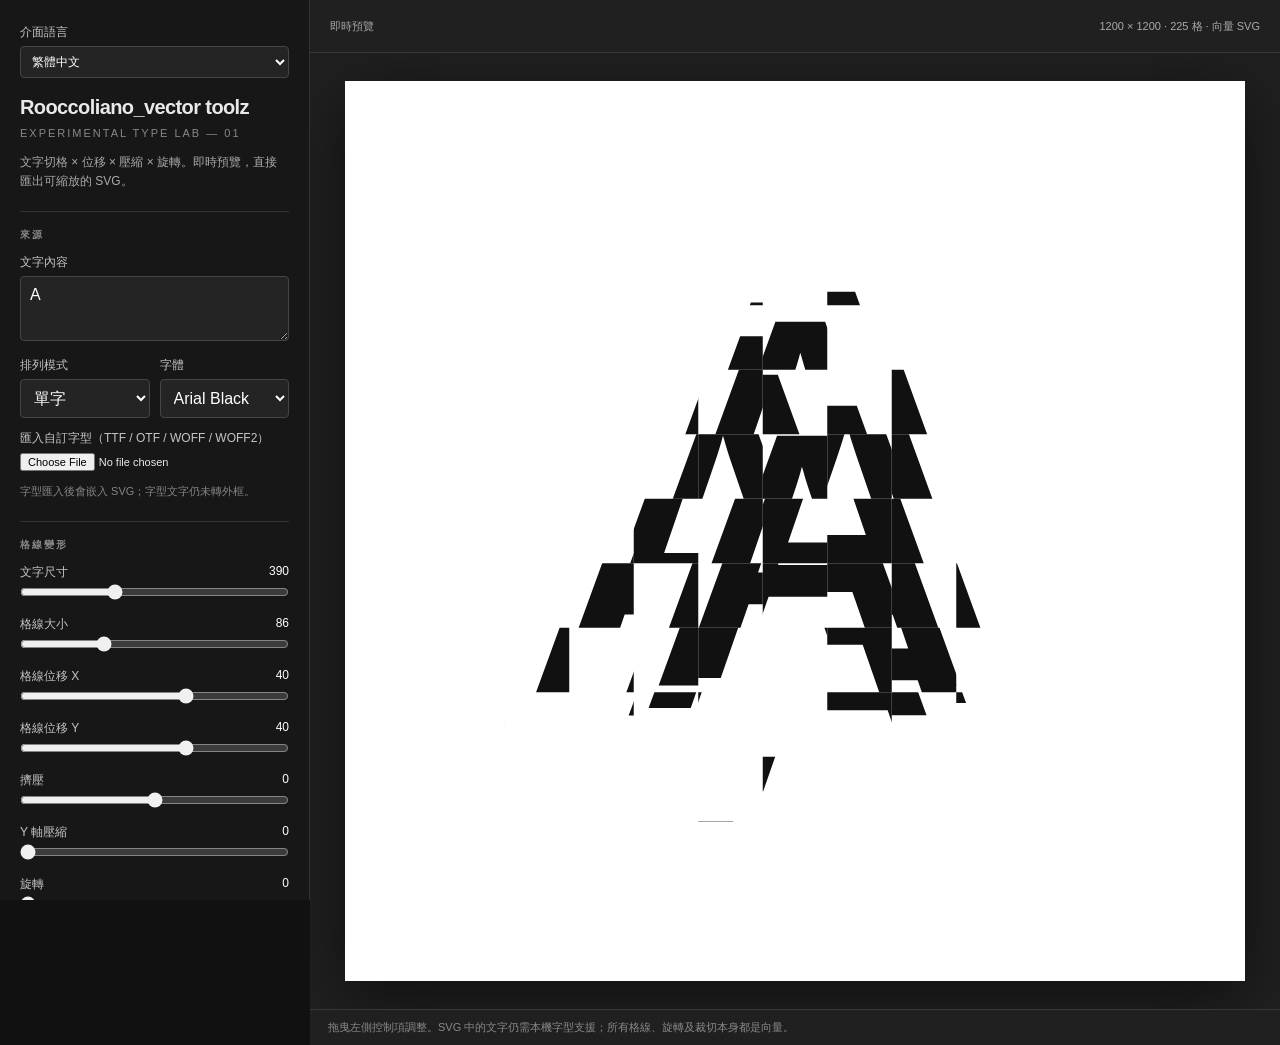
==== index.html @ 6a65e3f5 "Add files via upload" ====
<!doctype html><html lang="zh-Hant"><head><meta charset="utf-8"><meta name="viewport" content="width=device-width,initial-scale=1"><title>Rooccoliano_vector toolz</title><style>
:root{font-family:Arial,'Noto Sans TC',sans-serif;color:#e9e9e9;background:#111}*{box-sizing:border-box}body{margin:0;display:flex;min-height:100vh}aside{width:310px;flex:0 0 310px;padding:24px 20px;background:#171717;border-right:1px solid #333;height:100vh;overflow-y:auto}h1{font-size:20px;letter-spacing:-.6px;margin:0 0 4px}header small{color:#888;font-size:11px;letter-spacing:2px}.sub{font-size:12px;color:#aaa;line-height:1.6;margin:12px 0 20px}.section{font-size:10px;font-weight:bold;letter-spacing:2px;color:#888;border-top:1px solid #333;padding-top:16px;margin-top:20px;margin-bottom:12px}label{display:block;font-size:12px;margin:12px 0 5px;color:#c6c6c6}textarea,input[type=text],input[type=number],select{background:#242424;border:1px solid #454545;color:#fff;padding:9px;width:100%;font:inherit;border-radius:4px}textarea{resize:vertical;min-height:65px}.r{display:flex;gap:10px}.r>*{flex:1;min-width:0}input[type=range]{width:100%;accent-color:#f0f0f0;margin:0}.ctrl{margin:11px 0}.ctrl label{display:flex;justify-content:space-between;margin-bottom:3px}.ctrl output{color:#fff;font-variant-numeric:tabular-nums}.buttons{display:flex;flex-wrap:wrap;gap:7px}.buttons button,button{background:#303030;border:1px solid #555;color:white;padding:10px 11px;border-radius:4px;cursor:pointer;font-weight:600;font-size:12px}.buttons button:hover,button:hover{background:#444}button.primary{background:white;color:#111;border-color:white}.check{display:flex;align-items:center;gap:8px;margin-top:12px;font-size:12px}.check input{accent-color:#eee}.note{color:#858585;font-size:11px;line-height:1.65}.stage{flex:1;min-width:0;display:flex;flex-direction:column;position:relative;background:#202020}.topbar{height:53px;padding:0 20px;display:flex;align-items:center;justify-content:space-between;border-bottom:1px solid #383838;gap:8px;font-size:11px;color:#aaa}.preview{flex:1;display:grid;place-items:center;overflow:hidden;padding:28px}#mount{width:min(100%,900px);box-shadow:0 15px 60px #0008;background:white;aspect-ratio:1/1}#mount svg{width:100%;height:100%;display:block}.footer{padding:10px 18px;font-size:11px;color:#888;border-top:1px solid #383838}.language-picker{margin-bottom:18px}.language-picker label{margin:0 0 5px}.language-picker select{font-size:12px;padding:7px}a{color:#aaa}@media(max-width:750px){body{display:block}aside{width:100%;height:auto} .stage{min-height:75vh}.preview{padding:12px}.topbar{padding:0 12px}}
</style></head><body><aside><div class="language-picker"><label for="language" data-i18n="language">介面語言</label><select id="language" aria-label="Language"><option value="zh-Hant">繁體中文</option><option value="zh-Hans">简体中文</option><option value="en">English</option></select></div><header><h1>Rooccoliano_vector toolz</h1><small>EXPERIMENTAL TYPE LAB — 01</small></header><p class="sub" data-i18n="intro">文字切格 × 位移 × 壓縮 × 旋轉。即時預覽，直接匯出可縮放的 SVG。</p>
<div class="section" data-i18n="source">SOURCE</div><label for="txt" data-i18n="content">文字內容</label><textarea id="txt">A</textarea><div class="r"><div><label data-i18n="mode">排列模式</label><select id="mode"><option value="word" data-i18n="word">Word / 單字</option><option value="sentence" data-i18n="sentence">Sentence / 連續文字</option></select></div><div><label data-i18n="font">字體</label><select id="font"><option value="Arial Black,Arial,sans-serif">Arial Black</option><option value="Impact,sans-serif">Impact</option><option value="Georgia,serif">Georgia</option><option value="Courier New,monospace">Courier New</option><option value="sans-serif">Sans Serif</option><option value="Helvetica Neue,Helvetica,Arial,sans-serif">Helvetica Neue</option><option value="Arial Narrow,Arial,sans-serif">Arial Narrow</option><option value="Trebuchet MS,sans-serif">Trebuchet MS</option><option value="Times New Roman,serif">Times New Roman</option><option value="Baskerville,Georgia,serif">Baskerville</option><option value="Futura,Century Gothic,sans-serif">Futura</option><option value="Noto Sans TC,Microsoft JhengHei,sans-serif">Noto Sans TC</option><option value="Noto Serif TC,PMingLiU,serif">Noto Serif TC</option><option value="monospace">Monospace</option></select></div></div>
<label for="fontupload" data-i18n="upload">匯入自訂字型（TTF / OTF / WOFF / WOFF2）</label><input id="fontupload" type="file" accept=".ttf,.otf,.woff,.woff2,font/ttf,font/otf,font/woff,font/woff2" style="width:100%;font-size:11px"><p class="note" id="fontnotice" data-i18n="fontNotice">字型匯入後會嵌入 SVG；字型文字仍未轉外框。</p><div class="section" data-i18n="transform">GRID TRANSFORMATION</div><div id="controls"></div>
<div class="section" data-i18n="output">OUTPUT</div><div class="r"><div><label data-i18n="width">寬度（px）</label><input id="width" type="number" min="200" max="8000" value="1200"></div><div><label data-i18n="height">高度（px）</label><input id="height" type="number" min="200" max="8000" value="1200"></div></div><div class="check"><input type="checkbox" id="showgrid"><label for="showgrid" style="margin:0" data-i18n="showGrid">顯示格線（預覽及輸出）</label></div><div class="check"><input type="checkbox" id="transparent"><label for="transparent" style="margin:0" data-i18n="transparent">透明背景</label></div><div class="r"><div><label data-i18n="ink">前景色</label><input id="ink" type="color" value="#111111" style="width:100%;height:34px"></div><div><label data-i18n="paper">背景色</label><input id="paper" type="color" value="#ffffff" style="width:100%;height:34px"></div></div><div class="section" data-i18n="export">EXPORT</div><div class="buttons"><button class="primary" id="svg" data-i18n="exportSvg">↓ EXPORT SVG</button><button id="png" data-i18n="exportPng">↓ PNG</button><button id="pdf" data-i18n="exportPdf">↓ PDF</button><button id="pause" data-i18n="pause">Ⅱ PAUSE</button><button id="random" data-i18n="random">↻ RANDOMIZE</button><button id="reset" data-i18n="reset">RESET</button></div></aside>
<div class="stage"><div class="topbar"><span data-i18n="live">LIVE COMPOSITION</span><span id="status">1200 × 1200 · SVG NATIVE</span></div><div class="preview"><div id="mount"></div></div><div class="footer" data-i18n="footer">拖曳左側控制項調整。SVG 中的文字仍需本機字型支援；所有格線、旋轉及裁切本身都是向量。</div></div>
<script>
'use strict';const $=id=>document.getElementById(id);
const I18N={
'zh-Hant':{language:'介面語言',intro:'文字切格 × 位移 × 壓縮 × 旋轉。即時預覽，直接匯出可縮放的 SVG。',source:'來源',content:'文字內容',mode:'排列模式',font:'字體',word:'單字',sentence:'連續文字',upload:'匯入自訂字型（TTF / OTF / WOFF / WOFF2）',fontNotice:'字型匯入後會嵌入 SVG；字型文字仍未轉外框。',loaded:'已載入',embedded:'SVG 內嵌字型；部分字型授權禁止嵌入',custom:'自訂字型',transform:'格線變形',output:'輸出設定',width:'寬度（px）',height:'高度（px）',showGrid:'顯示格線（預覽及輸出）',transparent:'透明背景',ink:'前景色',paper:'背景色',export:'匯出',exportSvg:'↓ 匯出 SVG',exportPng:'↓ 匯出 PNG',exportPdf:'↓ 匯出 PDF',pause:'Ⅱ 暫停',play:'▶ 播放',random:'↻ 隨機變形',reset:'重設',live:'即時預覽',footer:'拖曳左側控制項調整。SVG 中的文字仍需本機字型支援；所有格線、旋轉及裁切本身都是向量。',cells:'格',vector:'向量 SVG',fontError:'請選擇 TTF、OTF、WOFF 或 WOFF2 字型檔',loadError:'字型載入失敗',pngError:'PNG 輸出失敗，請先試 SVG。',popupError:'瀏覽器封鎖了新視窗，請允許彈出視窗後再試。',sliders:['文字尺寸','格線大小','格線位移 X','格線位移 Y','擠壓','Y 軸壓縮','旋轉','隨機動態','速度']},
'zh-Hans':{language:'界面语言',intro:'文字分格 × 位移 × 压缩 × 旋转。实时预览，直接导出可缩放的 SVG。',source:'输入',content:'文字内容',mode:'排列模式',font:'字体',word:'单词',sentence:'连续文字',upload:'导入自定义字体（TTF / OTF / WOFF / WOFF2）',fontNotice:'导入字体后将嵌入 SVG；文字尚未转换为轮廓。',loaded:'已加载',embedded:'SVG 内嵌字体；部分字体授权禁止嵌入',custom:'自定义字体',transform:'网格变形',output:'输出设置',width:'宽度（px）',height:'高度（px）',showGrid:'显示网格（预览及输出）',transparent:'透明背景',ink:'前景色',paper:'背景色',export:'导出',exportSvg:'↓ 导出 SVG',exportPng:'↓ 导出 PNG',exportPdf:'↓ 导出 PDF',pause:'Ⅱ 暂停',play:'▶ 播放',random:'↻ 随机变形',reset:'重置',live:'实时预览',footer:'拖动左侧控件进行调整。SVG 中的文字仍需本机字体支持；网格、旋转及裁剪均为矢量。',cells:'格',vector:'矢量 SVG',fontError:'请选择 TTF、OTF、WOFF 或 WOFF2 字体文件',loadError:'字体加载失败',pngError:'PNG 导出失败，请先尝试 SVG。',popupError:'浏览器阻止了弹出窗口，请允许弹出窗口后重试。',sliders:['文字大小','网格大小','网格位移 X','网格位移 Y','挤压','Y 轴压缩','旋转','随机动态','速度']},
'en':{language:'Interface language',intro:'Type slicing × displacement × compression × rotation. Live preview and scalable SVG export.',source:'SOURCE',content:'Text',mode:'Layout mode',font:'Typeface',word:'Word',sentence:'Continuous text',upload:'Import a font (TTF / OTF / WOFF / WOFF2)',fontNotice:'Imported fonts are embedded in SVG; text is not converted to outlines.',loaded:'Loaded',embedded:'Font embedded in SVG; some font licenses prohibit embedding',custom:'Custom font',transform:'GRID TRANSFORMATION',output:'OUTPUT',width:'Width (px)',height:'Height (px)',showGrid:'Show grid (preview and export)',transparent:'Transparent background',ink:'Foreground',paper:'Background',export:'EXPORT',exportSvg:'↓ EXPORT SVG',exportPng:'↓ EXPORT PNG',exportPdf:'↓ EXPORT PDF',pause:'Ⅱ PAUSE',play:'▶ PLAY',random:'↻ RANDOMIZE',reset:'RESET',live:'LIVE COMPOSITION',footer:'Adjust with the controls on the left. SVG text requires the selected font; clipping, rotation and geometry remain vector.',cells:'CELLS',vector:'VECTOR SVG',fontError:'Select a TTF, OTF, WOFF or WOFF2 font file',loadError:'Font import failed',pngError:'PNG export failed. Try SVG first.',popupError:'Popup blocked. Allow popups and try again.',sliders:['Type Size','Grid Size','Grid Shift X','Grid Shift Y','Squeeze','Compression Y','Rotation','Random Motion','Speed']}}
;
let locale='zh-Hant';const tr=k=>I18N[locale][k];
function translateUI(){const d=I18N[locale];document.documentElement.lang=locale;document.querySelectorAll('[data-i18n]').forEach(el=>{const k=el.dataset.i18n;if(d[k]!==undefined)el.textContent=d[k]});document.querySelectorAll('[data-slider]').forEach((el,i)=>{el.textContent=d.sliders[i]});$('pause').textContent=running?d.pause:d.play;const uploaded=$('fontupload').files?.[0];if(uploaded){$('fontnotice').textContent=`${d.loaded}：${uploaded.name}（${d.embedded}）`;const option=[...$('font').options].find(o=>o.value==='ImportedPatternFont');if(option)option.textContent=d.custom+' · '+uploaded.name;}render()}
$('language').addEventListener('change',e=>{locale=e.target.value;translateUI()});
const defs=[['size','Type Size',20,1100,390,1],['grid','Grid Size',20,240,86,1],['x','Grid Shift X',-160,160,40,1],['y','Grid Shift Y',-160,160,40,1],['squeeze','Squeeze',-80,80,0,1],['compression','Compression Y',0,100,0,1],['rotation','Rotation',0,50,0,1],['motion','Random Motion',0,100,32,1],['speed','Speed',0,5,1,.1]];const vals={};for(const [id,name,min,max,initial,step] of defs){vals[id]=initial;let el=document.createElement('div');el.className='ctrl';el.innerHTML=`<label for="${id}"><span data-slider="${id}">${name}</span><output id="o_${id}">${initial}</output></label><input id="${id}" type="range" min="${min}" max="${max}" step="${step}" value="${initial}">`;$('controls').append(el);$(id).addEventListener('input',()=>{vals[id]=Number($(id).value);$('o_'+id).textContent=vals[id];render()})}let running=true,phase=0,last=0,renderFrame=0,customFontCSS="";const esc=t=>String(t).replace(/&/g,'&amp;').replace(/</g,'&lt;').replace(/>/g,'&gt;').replace(/"/g,'&quot;');const N=x=>Number(x.toFixed(3));
function makeSVG(){let W=Math.max(200,Math.min(8000,Number($('width').value)||1200)),H=Math.max(200,Math.min(8000,Number($('height').value)||1200)),g=vals.grid,cols=Math.ceil(W/g/2)+1,rows=Math.ceil(H/g/2)+1,cx=W/2,cy=H/2;const font=$('font').value,ink=$('ink').value,paper=$('paper').value,txt=$('txt').value||'A';let result=[`<svg xmlns="http://www.w3.org/2000/svg" width="${W}" height="${H}" viewBox="0 0 ${W} ${H}">`];if(!$('transparent').checked)result.push(`<rect width="${W}" height="${H}" fill="${paper}"/>`);result.push('<defs>');if(customFontCSS)result.push(`<style><![CDATA[${customFontCSS}]]></style>`);let cells=[];for(let row=-rows;row<=rows;row++){for(let col=-cols;col<=cols;col++){let x=cx+col*g-g/2,y=cy+row*g-g/2;if(x>=W||x+g<=0||y>=H||y+g<=0)continue;let id=`c${row+rows}_${col+cols}`;result.push(`<clipPath id="${id}" clipPathUnits="userSpaceOnUse"><rect x="${N(x)}" y="${N(y)}" width="${g}" height="${g}"/></clipPath>`);cells.push({row,col,x,y,id})}}result.push('</defs>');let strings=txt.split(/\r?\n/),fontSize=vals.size*($('mode').value==='sentence'?.6:1),family=esc(font);let count=0;for(let {row,col,x,y,id} of cells){let dist=Math.hypot(col,row),boxId=(col+row)*.7,t=phase;let mx=vals.motion*(Math.sin(t*.75+boxId*2.3)*1.2+Math.sin(t*1.7+boxId*4.1)*.8+Math.sin(t*.3+boxId*1.1)*.6)*.75;let my=vals.motion*(Math.cos(t*.8+boxId*1.7)*.9+Math.cos(t*1.4+boxId*3.5)*.7+Math.cos(t*.4+boxId*2)*.6)*.75;let shx=col*vals.x,shy=row*vals.y;let stretch=Math.max(0,Math.abs(vals.squeeze)*.02*(6-Math.abs(row))/6),sy=1+Math.sign(vals.squeeze)*stretch;if(vals.compression)sy*=Math.max(.1,1-dist*vals.compression*.015);let angle=dist*vals.rotation*.8,px=x+g/2,py=y+g/2;result.push(`<g clip-path="url(#${id})">`);result.push(`<g transform="translate(${N(px)} ${N(py)}) rotate(${N(angle)}) scale(1 ${N(sy)}) translate(${N(-px)} ${N(-py)})">`);let xx=cx+shx+mx, yy=cy+shy+my;let lineHeight=fontSize*1.1;let anchor=$('mode').value==='word'?'middle':'start';if(anchor==='start')xx=cx-fontSize*1.25+shx+mx;strings.forEach((line,i)=>{let ly=yy+(i-(strings.length-1)/2)*lineHeight;result.push(`<text x="${N(xx)}" y="${N(ly)}" fill="${ink}" font-family="${family}" font-size="${N(fontSize)}" font-weight="900" text-anchor="${anchor}" dominant-baseline="central" xml:space="preserve">${esc(line||' ')}</text>`)});result.push('</g></g>');if($('showgrid').checked)result.push(`<rect x="${N(x)}" y="${N(y)}" width="${g}" height="${g}" stroke="${ink}" stroke-width="0.75" fill="none"/>`);count++}result.push('</svg>');$('status').textContent=`${W} × ${H} · ${count} ${tr('cells')} · ${tr('vector')}`;return result.join('')}
function render(){$('mount').innerHTML=makeSVG();$('mount').style.aspectRatio=`${Math.max(200,Number($('width').value)||1200)}/${Math.max(200,Number($('height').value)||1200)}`}
function download(blob,name){let u=URL.createObjectURL(blob),a=document.createElement('a');a.href=u;a.download=name;document.body.appendChild(a);a.click();a.remove();setTimeout(()=>URL.revokeObjectURL(u),2000)}$('svg').onclick=()=>download(new Blob([makeSVG()],{type:'image/svg+xml;charset=utf-8'}),'pattern-vector.svg');$('png').onclick=()=>{const svg=makeSVG(),W=Number($('width').value)||1200,H=Number($('height').value)||1200,blob=new Blob([svg],{type:'image/svg+xml;charset=utf-8'}),url=URL.createObjectURL(blob),img=new Image();img.onload=()=>{let c=document.createElement('canvas');c.width=W;c.height=H;c.getContext('2d').drawImage(img,0,0);c.toBlob(b=>{if(b)download(b,'pattern-vector.png');URL.revokeObjectURL(url)},'image/png')};img.onerror=()=>{URL.revokeObjectURL(url);alert(tr('pngError'))};img.src=url};$('pause').onclick=()=>{running=!running;last=0;$('pause').textContent=running?tr('pause'):tr('play');if(running)requestAnimationFrame(tick)};function tick(ts){if(!running)return;if(last)phase+=Math.min(.1,(ts-last)/1000)*vals.speed;last=ts;if(ts-renderFrame>32){renderFrame=ts;render()}requestAnimationFrame(tick)}$('random').onclick=()=>{for(const [id,,min,max] of defs){if(id==='speed'||id==='size')continue;vals[id]=Math.round(min+Math.random()*(max-min));$(id).value=vals[id];$('o_'+id).textContent=vals[id]}render()};$('reset').onclick=()=>{for(const [id,,,initial] of defs){vals[id]=initial;$(id).value=initial;$('o_'+id).textContent=initial}phase=0;render()};for(const id of ['txt','mode','font','width','height','showgrid','transparent','ink','paper'])$(id).addEventListener('input',render);
$('fontupload').addEventListener('change',async e=>{const file=e.target.files?.[0];if(!file)return;const ext=(file.name.split('.').pop()||'').toLowerCase();const fmt={ttf:'truetype',otf:'opentype',woff:'woff',woff2:'woff2'}[ext];if(!fmt){alert(tr('fontError'));return}try{const data=await new Promise((resolve,reject)=>{const reader=new FileReader();reader.onload=()=>resolve(reader.result);reader.onerror=()=>reject(reader.error);reader.readAsDataURL(file)});const name='ImportedPatternFont';customFontCSS=`@font-face{font-family:'${name}';src:url('${data}') format('${fmt}');font-style:normal;font-weight:100 900;}`;let opt=Array.from($('font').options).find(o=>o.value===name);if(!opt){opt=new Option(tr('custom')+' · '+file.name,name);$('font').add(opt)}else opt.textContent=tr('custom')+' · '+file.name;$('font').value=name;$('fontnotice').textContent=tr('loaded')+'：'+file.name+'（'+tr('embedded')+'）';render()}catch(err){alert(tr('loadError')+'：'+err.message)}});
$('pdf').onclick=()=>{const svg=makeSVG();const W=Math.max(200,Math.min(8000,Number($('width').value)||1200)),H=Math.max(200,Math.min(8000,Number($('height').value)||1200));const mmW=(W*25.4/96).toFixed(3),mmH=(H*25.4/96).toFixed(3);const doc=`<!doctype html><html><head><meta charset="utf-8"><title>Pattern Vector — PDF</title><style>@page{size:${mmW}mm ${mmH}mm;margin:0}html,body{margin:0;padding:0;width:100%;height:100%}svg{display:block;width:100%;height:100%}@media print{*{-webkit-print-color-adjust:exact;print-color-adjust:exact}}</style></head><body>${svg}<script>window.onload=()=>{document.fonts.ready.then(()=>setTimeout(()=>window.print(),300))};<\/script></body></html>`;const url=URL.createObjectURL(new Blob([doc],{type:'text/html;charset=utf-8'}));const w=window.open(url,'_blank');if(!w){URL.revokeObjectURL(url);alert(tr('popupError'));return}setTimeout(()=>URL.revokeObjectURL(url),120000)};
translateUI();requestAnimationFrame(tick);
</script></body></html>
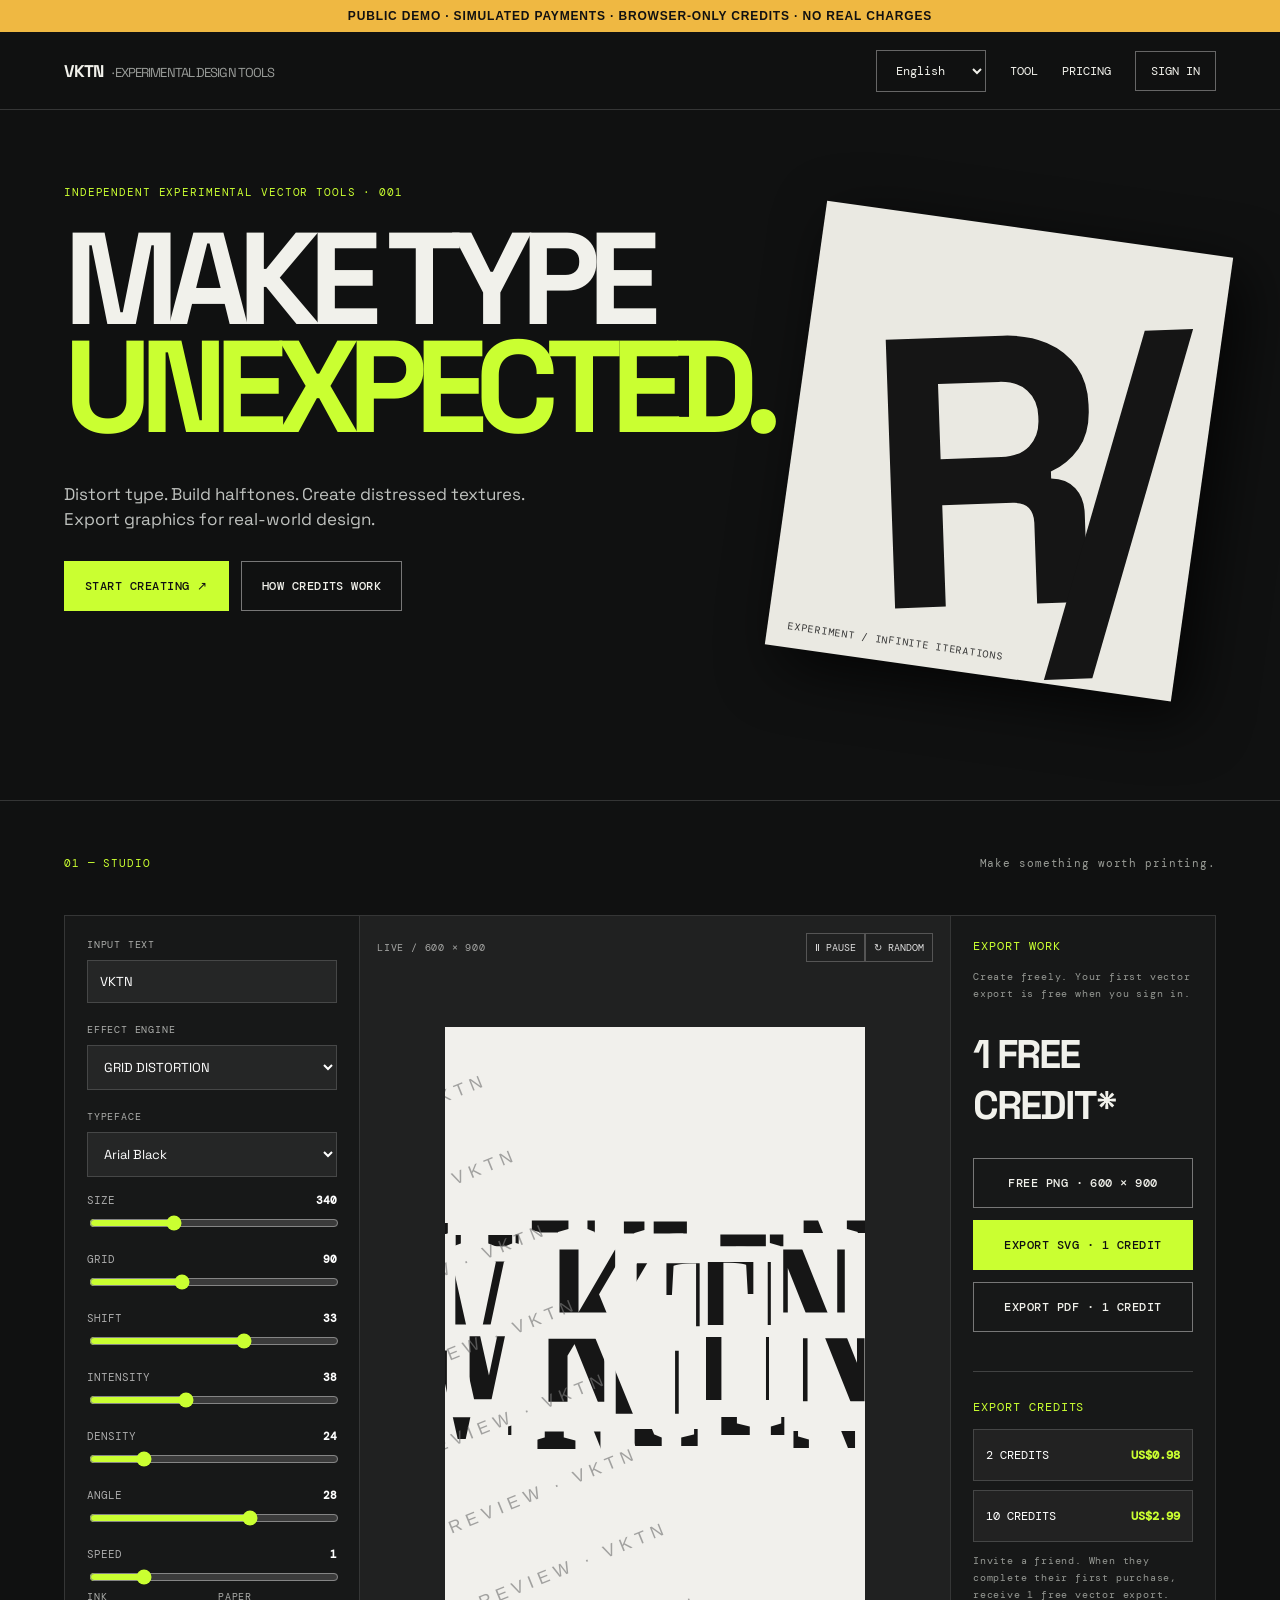
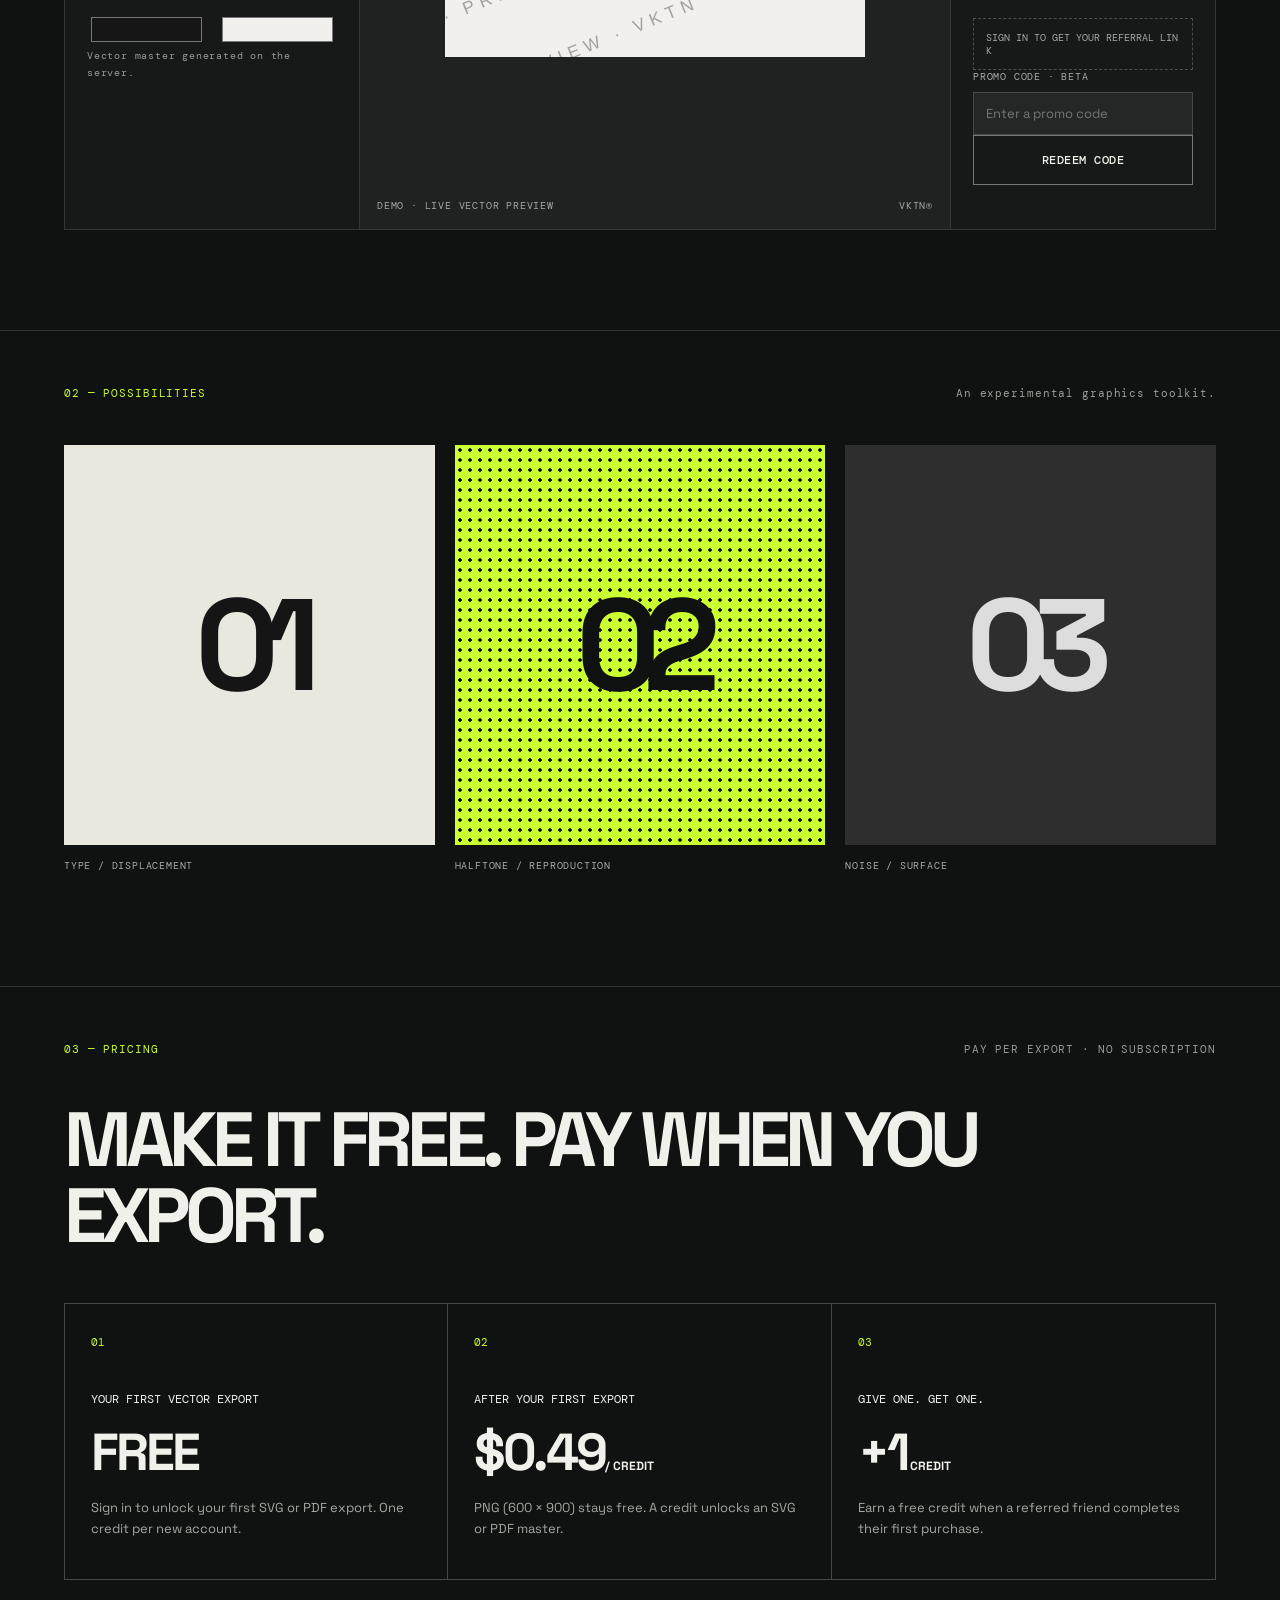
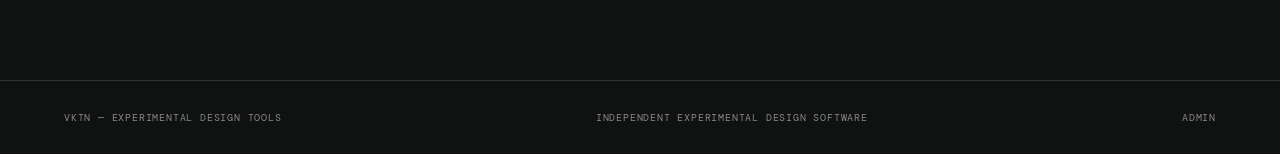
==== commit 32c1545f: "Add files via upload" ====
--- a/index.html
+++ b/index.html
@@ -1,25 +1,12 @@
-<!doctype html><html lang="zh-Hant"><head><meta charset="utf-8"><meta name="viewport" content="width=device-width,initial-scale=1"><title>Rooccoliano_vector toolz</title><style>
-:root{font-family:Arial,'Noto Sans TC',sans-serif;color:#e9e9e9;background:#111}*{box-sizing:border-box}body{margin:0;display:flex;min-height:100vh}aside{width:310px;flex:0 0 310px;padding:24px 20px;background:#171717;border-right:1px solid #333;height:100vh;overflow-y:auto}h1{font-size:20px;letter-spacing:-.6px;margin:0 0 4px}header small{color:#888;font-size:11px;letter-spacing:2px}.sub{font-size:12px;color:#aaa;line-height:1.6;margin:12px 0 20px}.section{font-size:10px;font-weight:bold;letter-spacing:2px;color:#888;border-top:1px solid #333;padding-top:16px;margin-top:20px;margin-bottom:12px}label{display:block;font-size:12px;margin:12px 0 5px;color:#c6c6c6}textarea,input[type=text],input[type=number],select{background:#242424;border:1px solid #454545;color:#fff;padding:9px;width:100%;font:inherit;border-radius:4px}textarea{resize:vertical;min-height:65px}.r{display:flex;gap:10px}.r>*{flex:1;min-width:0}input[type=range]{width:100%;accent-color:#f0f0f0;margin:0}.ctrl{margin:11px 0}.ctrl label{display:flex;justify-content:space-between;margin-bottom:3px}.ctrl output{color:#fff;font-variant-numeric:tabular-nums}.buttons{display:flex;flex-wrap:wrap;gap:7px}.buttons button,button{background:#303030;border:1px solid #555;color:white;padding:10px 11px;border-radius:4px;cursor:pointer;font-weight:600;font-size:12px}.buttons button:hover,button:hover{background:#444}button.primary{background:white;color:#111;border-color:white}.check{display:flex;align-items:center;gap:8px;margin-top:12px;font-size:12px}.check input{accent-color:#eee}.note{color:#858585;font-size:11px;line-height:1.65}.stage{flex:1;min-width:0;display:flex;flex-direction:column;position:relative;background:#202020}.topbar{height:53px;padding:0 20px;display:flex;align-items:center;justify-content:space-between;border-bottom:1px solid #383838;gap:8px;font-size:11px;color:#aaa}.preview{flex:1;display:grid;place-items:center;overflow:hidden;padding:28px}#mount{width:min(100%,900px);box-shadow:0 15px 60px #0008;background:white;aspect-ratio:1/1}#mount svg{width:100%;height:100%;display:block}.footer{padding:10px 18px;font-size:11px;color:#888;border-top:1px solid #383838}.language-picker{margin-bottom:18px}.language-picker label{margin:0 0 5px}.language-picker select{font-size:12px;padding:7px}a{color:#aaa}@media(max-width:750px){body{display:block}aside{width:100%;height:auto} .stage{min-height:75vh}.preview{padding:12px}.topbar{padding:0 12px}}
-</style></head><body><aside><div class="language-picker"><label for="language" data-i18n="language">介面語言</label><select id="language" aria-label="Language"><option value="zh-Hant">繁體中文</option><option value="zh-Hans">简体中文</option><option value="en">English</option></select></div><header><h1>Rooccoliano_vector toolz</h1><small>EXPERIMENTAL TYPE LAB — 01</small></header><p class="sub" data-i18n="intro">文字切格 × 位移 × 壓縮 × 旋轉。即時預覽，直接匯出可縮放的 SVG。</p>
-<div class="section" data-i18n="source">SOURCE</div><label for="txt" data-i18n="content">文字內容</label><textarea id="txt">A</textarea><div class="r"><div><label data-i18n="mode">排列模式</label><select id="mode"><option value="word" data-i18n="word">Word / 單字</option><option value="sentence" data-i18n="sentence">Sentence / 連續文字</option></select></div><div><label data-i18n="font">字體</label><select id="font"><option value="Arial Black,Arial,sans-serif">Arial Black</option><option value="Impact,sans-serif">Impact</option><option value="Georgia,serif">Georgia</option><option value="Courier New,monospace">Courier New</option><option value="sans-serif">Sans Serif</option><option value="Helvetica Neue,Helvetica,Arial,sans-serif">Helvetica Neue</option><option value="Arial Narrow,Arial,sans-serif">Arial Narrow</option><option value="Trebuchet MS,sans-serif">Trebuchet MS</option><option value="Times New Roman,serif">Times New Roman</option><option value="Baskerville,Georgia,serif">Baskerville</option><option value="Futura,Century Gothic,sans-serif">Futura</option><option value="Noto Sans TC,Microsoft JhengHei,sans-serif">Noto Sans TC</option><option value="Noto Serif TC,PMingLiU,serif">Noto Serif TC</option><option value="monospace">Monospace</option></select></div></div>
-<label for="fontupload" data-i18n="upload">匯入自訂字型（TTF / OTF / WOFF / WOFF2）</label><input id="fontupload" type="file" accept=".ttf,.otf,.woff,.woff2,font/ttf,font/otf,font/woff,font/woff2" style="width:100%;font-size:11px"><p class="note" id="fontnotice" data-i18n="fontNotice">字型匯入後會嵌入 SVG；字型文字仍未轉外框。</p><div class="section" data-i18n="transform">GRID TRANSFORMATION</div><div id="controls"></div>
-<div class="section" data-i18n="output">OUTPUT</div><div class="r"><div><label data-i18n="width">寬度（px）</label><input id="width" type="number" min="200" max="8000" value="1200"></div><div><label data-i18n="height">高度（px）</label><input id="height" type="number" min="200" max="8000" value="1200"></div></div><div class="check"><input type="checkbox" id="showgrid"><label for="showgrid" style="margin:0" data-i18n="showGrid">顯示格線（預覽及輸出）</label></div><div class="check"><input type="checkbox" id="transparent"><label for="transparent" style="margin:0" data-i18n="transparent">透明背景</label></div><div class="r"><div><label data-i18n="ink">前景色</label><input id="ink" type="color" value="#111111" style="width:100%;height:34px"></div><div><label data-i18n="paper">背景色</label><input id="paper" type="color" value="#ffffff" style="width:100%;height:34px"></div></div><div class="section" data-i18n="export">EXPORT</div><div class="buttons"><button class="primary" id="svg" data-i18n="exportSvg">↓ EXPORT SVG</button><button id="png" data-i18n="exportPng">↓ PNG</button><button id="pdf" data-i18n="exportPdf">↓ PDF</button><button id="pause" data-i18n="pause">Ⅱ PAUSE</button><button id="random" data-i18n="random">↻ RANDOMIZE</button><button id="reset" data-i18n="reset">RESET</button></div></aside>
-<div class="stage"><div class="topbar"><span data-i18n="live">LIVE COMPOSITION</span><span id="status">1200 × 1200 · SVG NATIVE</span></div><div class="preview"><div id="mount"></div></div><div class="footer" data-i18n="footer">拖曳左側控制項調整。SVG 中的文字仍需本機字型支援；所有格線、旋轉及裁切本身都是向量。</div></div>
-<script>
-'use strict';const $=id=>document.getElementById(id);
-const I18N={
-'zh-Hant':{language:'介面語言',intro:'文字切格 × 位移 × 壓縮 × 旋轉。即時預覽，直接匯出可縮放的 SVG。',source:'來源',content:'文字內容',mode:'排列模式',font:'字體',word:'單字',sentence:'連續文字',upload:'匯入自訂字型（TTF / OTF / WOFF / WOFF2）',fontNotice:'字型匯入後會嵌入 SVG；字型文字仍未轉外框。',loaded:'已載入',embedded:'SVG 內嵌字型；部分字型授權禁止嵌入',custom:'自訂字型',transform:'格線變形',output:'輸出設定',width:'寬度（px）',height:'高度（px）',showGrid:'顯示格線（預覽及輸出）',transparent:'透明背景',ink:'前景色',paper:'背景色',export:'匯出',exportSvg:'↓ 匯出 SVG',exportPng:'↓ 匯出 PNG',exportPdf:'↓ 匯出 PDF',pause:'Ⅱ 暫停',play:'▶ 播放',random:'↻ 隨機變形',reset:'重設',live:'即時預覽',footer:'拖曳左側控制項調整。SVG 中的文字仍需本機字型支援；所有格線、旋轉及裁切本身都是向量。',cells:'格',vector:'向量 SVG',fontError:'請選擇 TTF、OTF、WOFF 或 WOFF2 字型檔',loadError:'字型載入失敗',pngError:'PNG 輸出失敗，請先試 SVG。',popupError:'瀏覽器封鎖了新視窗，請允許彈出視窗後再試。',sliders:['文字尺寸','格線大小','格線位移 X','格線位移 Y','擠壓','Y 軸壓縮','旋轉','隨機動態','速度']},
-'zh-Hans':{language:'界面语言',intro:'文字分格 × 位移 × 压缩 × 旋转。实时预览，直接导出可缩放的 SVG。',source:'输入',content:'文字内容',mode:'排列模式',font:'字体',word:'单词',sentence:'连续文字',upload:'导入自定义字体（TTF / OTF / WOFF / WOFF2）',fontNotice:'导入字体后将嵌入 SVG；文字尚未转换为轮廓。',loaded:'已加载',embedded:'SVG 内嵌字体；部分字体授权禁止嵌入',custom:'自定义字体',transform:'网格变形',output:'输出设置',width:'宽度（px）',height:'高度（px）',showGrid:'显示网格（预览及输出）',transparent:'透明背景',ink:'前景色',paper:'背景色',export:'导出',exportSvg:'↓ 导出 SVG',exportPng:'↓ 导出 PNG',exportPdf:'↓ 导出 PDF',pause:'Ⅱ 暂停',play:'▶ 播放',random:'↻ 随机变形',reset:'重置',live:'实时预览',footer:'拖动左侧控件进行调整。SVG 中的文字仍需本机字体支持；网格、旋转及裁剪均为矢量。',cells:'格',vector:'矢量 SVG',fontError:'请选择 TTF、OTF、WOFF 或 WOFF2 字体文件',loadError:'字体加载失败',pngError:'PNG 导出失败，请先尝试 SVG。',popupError:'浏览器阻止了弹出窗口，请允许弹出窗口后重试。',sliders:['文字大小','网格大小','网格位移 X','网格位移 Y','挤压','Y 轴压缩','旋转','随机动态','速度']},
-'en':{language:'Interface language',intro:'Type slicing × displacement × compression × rotation. Live preview and scalable SVG export.',source:'SOURCE',content:'Text',mode:'Layout mode',font:'Typeface',word:'Word',sentence:'Continuous text',upload:'Import a font (TTF / OTF / WOFF / WOFF2)',fontNotice:'Imported fonts are embedded in SVG; text is not converted to outlines.',loaded:'Loaded',embedded:'Font embedded in SVG; some font licenses prohibit embedding',custom:'Custom font',transform:'GRID TRANSFORMATION',output:'OUTPUT',width:'Width (px)',height:'Height (px)',showGrid:'Show grid (preview and export)',transparent:'Transparent background',ink:'Foreground',paper:'Background',export:'EXPORT',exportSvg:'↓ EXPORT SVG',exportPng:'↓ EXPORT PNG',exportPdf:'↓ EXPORT PDF',pause:'Ⅱ PAUSE',play:'▶ PLAY',random:'↻ RANDOMIZE',reset:'RESET',live:'LIVE COMPOSITION',footer:'Adjust with the controls on the left. SVG text requires the selected font; clipping, rotation and geometry remain vector.',cells:'CELLS',vector:'VECTOR SVG',fontError:'Select a TTF, OTF, WOFF or WOFF2 font file',loadError:'Font import failed',pngError:'PNG export failed. Try SVG first.',popupError:'Popup blocked. Allow popups and try again.',sliders:['Type Size','Grid Size','Grid Shift X','Grid Shift Y','Squeeze','Compression Y','Rotation','Random Motion','Speed']}}
-;
-let locale='zh-Hant';const tr=k=>I18N[locale][k];
-function translateUI(){const d=I18N[locale];document.documentElement.lang=locale;document.querySelectorAll('[data-i18n]').forEach(el=>{const k=el.dataset.i18n;if(d[k]!==undefined)el.textContent=d[k]});document.querySelectorAll('[data-slider]').forEach((el,i)=>{el.textContent=d.sliders[i]});$('pause').textContent=running?d.pause:d.play;const uploaded=$('fontupload').files?.[0];if(uploaded){$('fontnotice').textContent=`${d.loaded}：${uploaded.name}（${d.embedded}）`;const option=[...$('font').options].find(o=>o.value==='ImportedPatternFont');if(option)option.textContent=d.custom+' · '+uploaded.name;}render()}
-$('language').addEventListener('change',e=>{locale=e.target.value;translateUI()});
-const defs=[['size','Type Size',20,1100,390,1],['grid','Grid Size',20,240,86,1],['x','Grid Shift X',-160,160,40,1],['y','Grid Shift Y',-160,160,40,1],['squeeze','Squeeze',-80,80,0,1],['compression','Compression Y',0,100,0,1],['rotation','Rotation',0,50,0,1],['motion','Random Motion',0,100,32,1],['speed','Speed',0,5,1,.1]];const vals={};for(const [id,name,min,max,initial,step] of defs){vals[id]=initial;let el=document.createElement('div');el.className='ctrl';el.innerHTML=`<label for="${id}"><span data-slider="${id}">${name}</span><output id="o_${id}">${initial}</output></label><input id="${id}" type="range" min="${min}" max="${max}" step="${step}" value="${initial}">`;$('controls').append(el);$(id).addEventListener('input',()=>{vals[id]=Number($(id).value);$('o_'+id).textContent=vals[id];render()})}let running=true,phase=0,last=0,renderFrame=0,customFontCSS="";const esc=t=>String(t).replace(/&/g,'&amp;').replace(/</g,'&lt;').replace(/>/g,'&gt;').replace(/"/g,'&quot;');const N=x=>Number(x.toFixed(3));
-function makeSVG(){let W=Math.max(200,Math.min(8000,Number($('width').value)||1200)),H=Math.max(200,Math.min(8000,Number($('height').value)||1200)),g=vals.grid,cols=Math.ceil(W/g/2)+1,rows=Math.ceil(H/g/2)+1,cx=W/2,cy=H/2;const font=$('font').value,ink=$('ink').value,paper=$('paper').value,txt=$('txt').value||'A';let result=[`<svg xmlns="http://www.w3.org/2000/svg" width="${W}" height="${H}" viewBox="0 0 ${W} ${H}">`];if(!$('transparent').checked)result.push(`<rect width="${W}" height="${H}" fill="${paper}"/>`);result.push('<defs>');if(customFontCSS)result.push(`<style><![CDATA[${customFontCSS}]]></style>`);let cells=[];for(let row=-rows;row<=rows;row++){for(let col=-cols;col<=cols;col++){let x=cx+col*g-g/2,y=cy+row*g-g/2;if(x>=W||x+g<=0||y>=H||y+g<=0)continue;let id=`c${row+rows}_${col+cols}`;result.push(`<clipPath id="${id}" clipPathUnits="userSpaceOnUse"><rect x="${N(x)}" y="${N(y)}" width="${g}" height="${g}"/></clipPath>`);cells.push({row,col,x,y,id})}}result.push('</defs>');let strings=txt.split(/\r?\n/),fontSize=vals.size*($('mode').value==='sentence'?.6:1),family=esc(font);let count=0;for(let {row,col,x,y,id} of cells){let dist=Math.hypot(col,row),boxId=(col+row)*.7,t=phase;let mx=vals.motion*(Math.sin(t*.75+boxId*2.3)*1.2+Math.sin(t*1.7+boxId*4.1)*.8+Math.sin(t*.3+boxId*1.1)*.6)*.75;let my=vals.motion*(Math.cos(t*.8+boxId*1.7)*.9+Math.cos(t*1.4+boxId*3.5)*.7+Math.cos(t*.4+boxId*2)*.6)*.75;let shx=col*vals.x,shy=row*vals.y;let stretch=Math.max(0,Math.abs(vals.squeeze)*.02*(6-Math.abs(row))/6),sy=1+Math.sign(vals.squeeze)*stretch;if(vals.compression)sy*=Math.max(.1,1-dist*vals.compression*.015);let angle=dist*vals.rotation*.8,px=x+g/2,py=y+g/2;result.push(`<g clip-path="url(#${id})">`);result.push(`<g transform="translate(${N(px)} ${N(py)}) rotate(${N(angle)}) scale(1 ${N(sy)}) translate(${N(-px)} ${N(-py)})">`);let xx=cx+shx+mx, yy=cy+shy+my;let lineHeight=fontSize*1.1;let anchor=$('mode').value==='word'?'middle':'start';if(anchor==='start')xx=cx-fontSize*1.25+shx+mx;strings.forEach((line,i)=>{let ly=yy+(i-(strings.length-1)/2)*lineHeight;result.push(`<text x="${N(xx)}" y="${N(ly)}" fill="${ink}" font-family="${family}" font-size="${N(fontSize)}" font-weight="900" text-anchor="${anchor}" dominant-baseline="central" xml:space="preserve">${esc(line||' ')}</text>`)});result.push('</g></g>');if($('showgrid').checked)result.push(`<rect x="${N(x)}" y="${N(y)}" width="${g}" height="${g}" stroke="${ink}" stroke-width="0.75" fill="none"/>`);count++}result.push('</svg>');$('status').textContent=`${W} × ${H} · ${count} ${tr('cells')} · ${tr('vector')}`;return result.join('')}
-function render(){$('mount').innerHTML=makeSVG();$('mount').style.aspectRatio=`${Math.max(200,Number($('width').value)||1200)}/${Math.max(200,Number($('height').value)||1200)}`}
-function download(blob,name){let u=URL.createObjectURL(blob),a=document.createElement('a');a.href=u;a.download=name;document.body.appendChild(a);a.click();a.remove();setTimeout(()=>URL.revokeObjectURL(u),2000)}$('svg').onclick=()=>download(new Blob([makeSVG()],{type:'image/svg+xml;charset=utf-8'}),'pattern-vector.svg');$('png').onclick=()=>{const svg=makeSVG(),W=Number($('width').value)||1200,H=Number($('height').value)||1200,blob=new Blob([svg],{type:'image/svg+xml;charset=utf-8'}),url=URL.createObjectURL(blob),img=new Image();img.onload=()=>{let c=document.createElement('canvas');c.width=W;c.height=H;c.getContext('2d').drawImage(img,0,0);c.toBlob(b=>{if(b)download(b,'pattern-vector.png');URL.revokeObjectURL(url)},'image/png')};img.onerror=()=>{URL.revokeObjectURL(url);alert(tr('pngError'))};img.src=url};$('pause').onclick=()=>{running=!running;last=0;$('pause').textContent=running?tr('pause'):tr('play');if(running)requestAnimationFrame(tick)};function tick(ts){if(!running)return;if(last)phase+=Math.min(.1,(ts-last)/1000)*vals.speed;last=ts;if(ts-renderFrame>32){renderFrame=ts;render()}requestAnimationFrame(tick)}$('random').onclick=()=>{for(const [id,,min,max] of defs){if(id==='speed'||id==='size')continue;vals[id]=Math.round(min+Math.random()*(max-min));$(id).value=vals[id];$('o_'+id).textContent=vals[id]}render()};$('reset').onclick=()=>{for(const [id,,,initial] of defs){vals[id]=initial;$(id).value=initial;$('o_'+id).textContent=initial}phase=0;render()};for(const id of ['txt','mode','font','width','height','showgrid','transparent','ink','paper'])$(id).addEventListener('input',render);
-$('fontupload').addEventListener('change',async e=>{const file=e.target.files?.[0];if(!file)return;const ext=(file.name.split('.').pop()||'').toLowerCase();const fmt={ttf:'truetype',otf:'opentype',woff:'woff',woff2:'woff2'}[ext];if(!fmt){alert(tr('fontError'));return}try{const data=await new Promise((resolve,reject)=>{const reader=new FileReader();reader.onload=()=>resolve(reader.result);reader.onerror=()=>reject(reader.error);reader.readAsDataURL(file)});const name='ImportedPatternFont';customFontCSS=`@font-face{font-family:'${name}';src:url('${data}') format('${fmt}');font-style:normal;font-weight:100 900;}`;let opt=Array.from($('font').options).find(o=>o.value===name);if(!opt){opt=new Option(tr('custom')+' · '+file.name,name);$('font').add(opt)}else opt.textContent=tr('custom')+' · '+file.name;$('font').value=name;$('fontnotice').textContent=tr('loaded')+'：'+file.name+'（'+tr('embedded')+'）';render()}catch(err){alert(tr('loadError')+'：'+err.message)}});
-$('pdf').onclick=()=>{const svg=makeSVG();const W=Math.max(200,Math.min(8000,Number($('width').value)||1200)),H=Math.max(200,Math.min(8000,Number($('height').value)||1200));const mmW=(W*25.4/96).toFixed(3),mmH=(H*25.4/96).toFixed(3);const doc=`<!doctype html><html><head><meta charset="utf-8"><title>Pattern Vector — PDF</title><style>@page{size:${mmW}mm ${mmH}mm;margin:0}html,body{margin:0;padding:0;width:100%;height:100%}svg{display:block;width:100%;height:100%}@media print{*{-webkit-print-color-adjust:exact;print-color-adjust:exact}}</style></head><body>${svg}<script>window.onload=()=>{document.fonts.ready.then(()=>setTimeout(()=>window.print(),300))};<\/script></body></html>`;const url=URL.createObjectURL(new Blob([doc],{type:'text/html;charset=utf-8'}));const w=window.open(url,'_blank');if(!w){URL.revokeObjectURL(url);alert(tr('popupError'));return}setTimeout(()=>URL.revokeObjectURL(url),120000)};
-translateUI();requestAnimationFrame(tick);
-</script></body></html>
+<!doctype html><html lang="en"><head><meta charset="utf-8"><meta name="viewport" content="width=device-width,initial-scale=1"><meta name="color-scheme" content="dark"><title>VKTN — EXPERIMENTAL DESIGN TOOLS</title><link rel="stylesheet" href="./style.css"></head><body>
+<div style="background:#efb842;color:#111;padding:9px 16px;font:700 12px Arial;text-align:center;letter-spacing:.07em">PUBLIC DEMO · SIMULATED PAYMENTS · BROWSER-ONLY CREDITS · NO REAL CHARGES</div><nav><a class="mark" href="#home">VKTN<span> · EXPERIMENTAL DESIGN TOOLS</span></a><div class="nav-r"><select id="lang" aria-label="Language"><option value="en">English</option><option value="ja">日本語</option><option value="es">Español</option><option value="fr">Français</option><option value="de">Deutsch</option><option value="zh-Hans">简体中文</option></select><a href="#tool" data-i="tool">Tool</a><a href="#pricing" data-i="pricing">Pricing</a><button id="accountBtn" class="outline" data-i="signin">Sign in</button></div></nav>
+<main><section id="home" class="hero"><div class="eyebrow">INDEPENDENT EXPERIMENTAL VECTOR TOOLS · 001</div><h1>MAKE TYPE<br><em>UNEXPECTED.</em></h1><p data-i="heroDescription">Distort type. Build halftones. Create distressed textures. Export graphics for real-world design.</p><div class="hero-actions"><a class="btn light" href="#tool" data-i="start">START CREATING ↗</a><a class="btn outline" href="#pricing" data-i="how">HOW CREDITS WORK</a></div><div class="hero-shot" id="heroVisual"><div class="hero-art">R/</div><div class="shot-label">EXPERIMENT / INFINITE ITERATIONS</div></div></section>
+<section id="tool" class="section-wrap"><div class="section-head"><span>01 — STUDIO</span><span data-i="studioCaption">Make something worth printing.</span></div><div class="workbench"><div class="panel"><label data-i="inputText">INPUT TEXT</label><input id="txt" value="VKTN" maxlength="80"><label data-i="effect">EFFECT ENGINE</label><select id="mode"><option value="grid">GRID DISTORTION</option><option value="halftone-dots">CIRCLE HALFTONE</option><option value="halftone-lines">LINE HALFTONE</option><option value="flow">LIQUID / FLOW</option><option value="distress">DISTRESSED INK</option><option value="spray">AEROSOL / SPRAY</option></select><label data-i="font">TYPEFACE</label><select id="font"><option>Arial Black</option><option>Impact</option><option>Arial</option><option>Georgia</option><option>Courier New</option><option>Times New Roman</option></select><div id="sliders"></div><div class="colors"><div><label>INK</label><input id="ink" type="color" value="#161616"></div><div><label>PAPER</label><input id="paper" type="color" value="#f1f0ec"></div></div><div class="micro" data-i="engineNote">Editable vector master generated on the server.</div></div>
+<div class="visual"><div class="visual-head"><span>LIVE / 600 × 900</span><div><button id="play" class="small">Ⅱ PAUSE</button><button id="dice" class="small">↻ RANDOM</button></div></div><div id="preview" class="artboard"><span class="preview-placeholder">GENERATING PREVIEW...</span></div><div class="visual-foot"><span id="notice">Ready.</span><span>VKTN®</span></div></div>
+<div class="panel side"><div class="side-heading" data-i="exportTitle">EXPORT WORK</div><p class="micro" data-i="freeInfo">Create freely. Your first vector export is free when you sign in.</p><div class="stat" id="balance">—</div><button id="pngBtn" class="btn outline wide" data-i="png">FREE PNG · 600 × 900</button><button id="svgBtn" class="btn light wide" data-i="svg">EXPORT SVG · 1 CREDIT</button><button id="pdfBtn" class="btn outline wide" data-i="pdf">EXPORT PDF · 1 CREDIT</button><div class="divider"></div><div class="side-heading" data-i="credits">EXPORT CREDITS</div><button id="buyOne" class="purchase">2 CREDITS <b>US$0.98</b></button><button id="buyTen" class="purchase">10 CREDITS <b>US$2.99</b></button><p class="micro" data-i="referExplain">Invite a friend: when they make their first purchase, receive 1 free vector export.</p><div class="refer" id="refer">SIGN IN TO GET YOUR REFERRAL LINK</div><div class="promo-box"><label>PROMO CODE · BETA</label><input id="promoCode" placeholder="Enter a promo code" autocomplete="off"><button id="redeemPromo" class="btn outline wide">REDEEM CODE</button><p class="micro" id="promoMessage"></p></div></div></div></section>
+<section id="gallery" class="section-wrap"><div class="section-head"><span>02 — POSSIBILITIES</span><span data-i="galleryCaption">An experimental graphics toolkit.</span></div><div class="gallery"><figure><div id="gallery1" class="gallery-art">01</div><figcaption>TYPE / DISPLACEMENT</figcaption></figure><figure><div id="gallery2" class="gallery-art">02</div><figcaption>HALFTONE / REPRODUCTION</figcaption></figure><figure><div id="gallery3" class="gallery-art">03</div><figcaption>NOISE / SURFACE</figcaption></figure></div></section>
+<section id="pricing" class="section-wrap pricing"><div class="section-head"><span>03 — PRICING</span><span>PAY PER EXPORT · NO SUBSCRIPTION</span></div><h2 data-i="priceHeadline">MAKE IT FREE.<br>PAY WHEN YOU EXPORT.</h2><div class="price-grid"><div><strong>01</strong><h3 data-i="firstFree">YOUR FIRST VECTOR EXPORT</h3><div class="big-price">FREE</div><p data-i="firstDesc">Sign in to unlock your first SVG or PDF export. One credit is granted per new account.</p></div><div><strong>02</strong><h3 data-i="everyday">AFTER YOUR FIRST EXPORT</h3><div class="big-price">$0.49<span>/ CREDIT</span></div><p data-i="secondDesc">PNG (600 × 900) stays free. Use a credit for an SVG or PDF master.</p></div><div><strong>03</strong><h3 data-i="share">GIVE ONE. GET ONE.</h3><div class="big-price">+1<span> CREDIT</span></div><p data-i="referDesc">Earn a free credit when a friend you referred completes their first purchase.</p></div></div></section>
+<footer><span>VKTN — EXPERIMENTAL DESIGN TOOLS</span><span>INDEPENDENT EXPERIMENTAL DESIGN SOFTWARE</span><a href="./admin.html">ADMIN</a></footer></main>
+<dialog id="checkoutDialog"><div style="padding:28px;min-width:min(340px,85vw)"><h2>TEST CHECKOUT</h2><p class="micro">SIMULATED PAYMENT — NO CARD CHARGE</p><div id="checkoutDetails" style="font-size:22px;margin:22px 0"></div><button id="confirmMock" class="btn light wide">CONFIRM TEST PAYMENT</button><button id="cancelMock" class="btn outline wide" style="margin-top:10px">CANCEL</button></div></dialog>
+<dialog id="loginDialog"><form method="dialog"><button class="close" value="cancel">✕</button></form><h2 data-i="loginTitle">SAVE YOUR FIRST FREE EXPORT.</h2><p data-i="loginSub">No password. We'll email you a one-time sign-in link.</p><form id="loginForm"><input type="email" id="email" required placeholder="Email address" autocomplete="email"><button class="btn light wide" type="submit" data-i="sendLink">SEND SIGN-IN LINK ↗</button></form><p id="loginNotice"></p></dialog>
+<script type="module" src="./app.js"></script></body></html>
--- a/style.css
+++ b/style.css
@@ -0,0 +1,2 @@
+@import url('https://fonts.googleapis.com/css2?family=DM+Mono:wght@400;500&family=Space+Grotesk:wght@400;500;600;700&display=swap');
+:root{color-scheme:dark;background:#101111;color:#f1f1eb;font-family:'Space Grotesk',Arial,sans-serif;--muted:#999c99;--line:#353636;--surface:#171818;--accent:#caff31}*{box-sizing:border-box}html{scroll-behavior:smooth}body{margin:0}a{color:inherit;text-decoration:none}button,input,select{font:inherit}button{cursor:pointer}nav{height:78px;display:flex;align-items:center;justify-content:space-between;padding:0 clamp(20px,5vw,75px);border-bottom:1px solid var(--line);background:#101111;position:sticky;top:0;z-index:20}.mark{font-size:17px;font-weight:700;letter-spacing:-.9px}.mark span{font-weight:400;color:var(--muted);font-size:13px;margin-left:6px}.nav-r{display:flex;align-items:center;gap:24px;font:12px 'DM Mono',monospace}.nav-r select{min-width:110px}.outline,select{background:transparent;color:inherit;border:1px solid #666;padding:11px 15px}.nav-r button{font-size:12px}main{overflow:hidden}.hero{padding:75px clamp(20px,5vw,75px) 75px;position:relative;min-height:690px}.eyebrow,.section-head,.micro,label,figcaption,.shot-label,footer,.side-heading,.visual-head,.visual-foot{font-family:'DM Mono',monospace;letter-spacing:.08em}.eyebrow{font-size:11px;color:var(--accent);margin-bottom:26px}.hero h1{font-size:clamp(60px,10.2vw,150px);line-height:.83;letter-spacing:-.09em;max-width:960px;margin:0;position:relative;z-index:1}.hero h1 em{color:var(--accent);font-style:normal}.hero p{max-width:480px;color:#bfc2bf;font-size:17px;line-height:1.5;margin:40px 0 28px}.hero-actions{display:flex;gap:12px;position:relative;z-index:2}.btn{font-size:12px;display:inline-flex;align-items:center;justify-content:center;border:1px solid #777;padding:16px 20px;font-family:'DM Mono',monospace;font-weight:500;letter-spacing:.04em}.btn.light{background:var(--accent);color:#101111;border-color:var(--accent)}.btn:hover,.purchase:hover{filter:brightness(1.15)}.hero-shot{position:absolute;width:clamp(235px,32vw,500px);height:clamp(250px,35vw,510px);right:6%;top:17%;background:#eae9e2;transform:rotate(8deg);z-index:0;display:grid;place-items:center;overflow:hidden;box-shadow:16px 16px 60px #000b}.hero-art{color:#151515;font-size:clamp(170px,30vw,430px);font-weight:700;letter-spacing:-.17em;transform:rotate(-10deg)}.shot-label{position:absolute;bottom:15px;color:#333;font-size:10px;left:20px}.section-wrap{padding:55px clamp(20px,5vw,75px) 100px;border-top:1px solid #343535}.section-head{display:flex;justify-content:space-between;gap:15px;font-size:11px;color:#9a9d97;margin-bottom:45px}.section-head span:first-child{color:var(--accent)}.workbench{display:grid;grid-template-columns:minmax(240px,295px) minmax(320px,1fr) minmax(230px,265px);border:1px solid var(--line);min-height:730px}.panel{padding:22px;background:var(--surface);border-right:1px solid var(--line)}.panel.side{border-right:none;border-left:1px solid var(--line)}label{display:block;font-size:10px;margin:20px 0 9px;color:#acadaa}label:first-child{margin-top:0}.panel select,.panel input:not([type=color]):not([type=range]){background:#252626;color:white;border:1px solid #464747;width:100%;padding:12px;font-size:13px}.panel input[type=range]{width:100%;accent-color:var(--accent)}.slider-line{display:flex;justify-content:space-between;align-items:center;margin:16px 0 6px;font:11px 'DM Mono',monospace;color:#aaa}.slider-line b{color:white}.colors{display:flex;gap:12px}.colors>div{flex:1}.colors input{width:100%;height:35px;border:none;background:none}.micro{font-size:10px;color:#969994;line-height:1.7}.visual{background:#202121;display:flex;flex-direction:column;padding:17px;min-width:0}.visual-head,.visual-foot{display:flex;justify-content:space-between;align-items:center;gap:8px;font-size:10px;color:#a6a7a5}.visual-head button{padding:7px 8px;background:none;border:1px solid #555;color:#ddd;font-size:10px}.artboard{background:#ebeae4;max-height:670px;min-height:380px;aspect-ratio:2/3;margin:auto;display:grid;place-items:center;width:100%;max-width:420px;overflow:hidden}.artboard img{height:100%;width:100%;object-fit:contain}.visual-foot{margin-top:auto;padding-top:12px}.side-heading{font-size:12px;color:var(--accent);margin-bottom:14px}.stat{font-size:40px;font-weight:700;letter-spacing:-2px;margin:27px 0}.wide{width:100%;margin-bottom:12px}.divider{height:1px;background:#414242;margin:27px 0}.purchase{width:100%;display:flex;align-items:center;justify-content:space-between;padding:17px 12px;border:1px solid #454646;color:white;background:#222;font:12px 'DM Mono',monospace;margin-bottom:9px}.purchase b{color:var(--accent)}.refer{font:10px 'DM Mono',monospace;word-break:break-all;padding:12px;border:1px dashed #4c4d4d;color:#a7a8a5;margin-top:15px;cursor:pointer}.gallery{display:grid;grid-template-columns:repeat(3,1fr);gap:20px}.gallery figure{margin:0}.gallery-art{aspect-ratio:1/1.08;background:#e8e8df;color:#151515;display:grid;place-items:center;font-size:130px;letter-spacing:-.13em;font-weight:700;overflow:hidden}.gallery figure:nth-child(2) .gallery-art{background:#caff31;color:#101111;background-image:radial-gradient(#111 1.5px,transparent 2px);background-size:10px 10px}.gallery figure:nth-child(3) .gallery-art{background:#2d2e2d;color:#ddd;transform:none}.gallery-art img{width:100%;height:100%;object-fit:cover}figcaption{font-size:10px;margin:14px 0;color:#aaa}.pricing h2{font-size:clamp(44px,6vw,88px);letter-spacing:-.075em;line-height:.99;margin:0 0 50px}.price-grid{display:grid;grid-template-columns:repeat(3,1fr);border:1px solid #454646}.price-grid>div{padding:26px;border-right:1px solid #454646}.price-grid>div:last-child{border:0}.price-grid strong,.price-grid h3{font:11px 'DM Mono',monospace;color:var(--accent)}.price-grid h3{font-size:12px;color:#eee;margin:40px 0 12px}.big-price{font-size:52px;letter-spacing:-.06em;font-weight:700}.big-price span{font-size:12px;letter-spacing:0}.price-grid p{color:#a4a8a1;line-height:1.6;font-size:13px}footer{padding:30px clamp(20px,5vw,75px);border-top:1px solid #333;display:flex;gap:30px;justify-content:space-between;font-size:10px;color:#888}dialog{max-width:430px;width:calc(100% - 35px);background:#191a1a;color:#fff;border:1px solid #555;padding:35px}dialog::backdrop{background:#000b}dialog h2{font-size:32px;letter-spacing:-.06em}dialog p{color:#aaa;font-size:13px;line-height:1.6}dialog input{width:100%;background:#292a2a;border:1px solid #555;color:white;padding:14px;margin-bottom:12px}.close{float:right;background:none;border:0;color:#eee;font-size:19px}a:focus-visible,button:focus-visible,input:focus-visible{outline:2px solid var(--accent)}@media(max-width:1150px){.workbench{grid-template-columns:280px 1fr}.side{grid-column:1/-1;display:block!important;border-left:0!important;border-top:1px solid #444}.hero-shot{opacity:.35}.hero h1{font-size:10vw}}@media(max-width:700px){nav{height:auto;min-height:65px;padding:13px 18px;gap:10px}.mark span{display:block}.nav-r{gap:9px}.nav-r>a{display:none}.hero{min-height:580px;padding-top:70px}.hero h1{font-size:14vw}.hero-shot{top:210px;right:-80px;opacity:.28}.hero p{position:relative;z-index:2}.hero-actions{flex-wrap:wrap}.workbench{display:block}.panel,.panel.side{border:none;border-bottom:1px solid #444}.visual{min-height:640px}.gallery,.price-grid{grid-template-columns:1fr}.price-grid>div{border-right:0;border-bottom:1px solid #444}.section-wrap{padding-bottom:65px}footer{flex-wrap:wrap}}
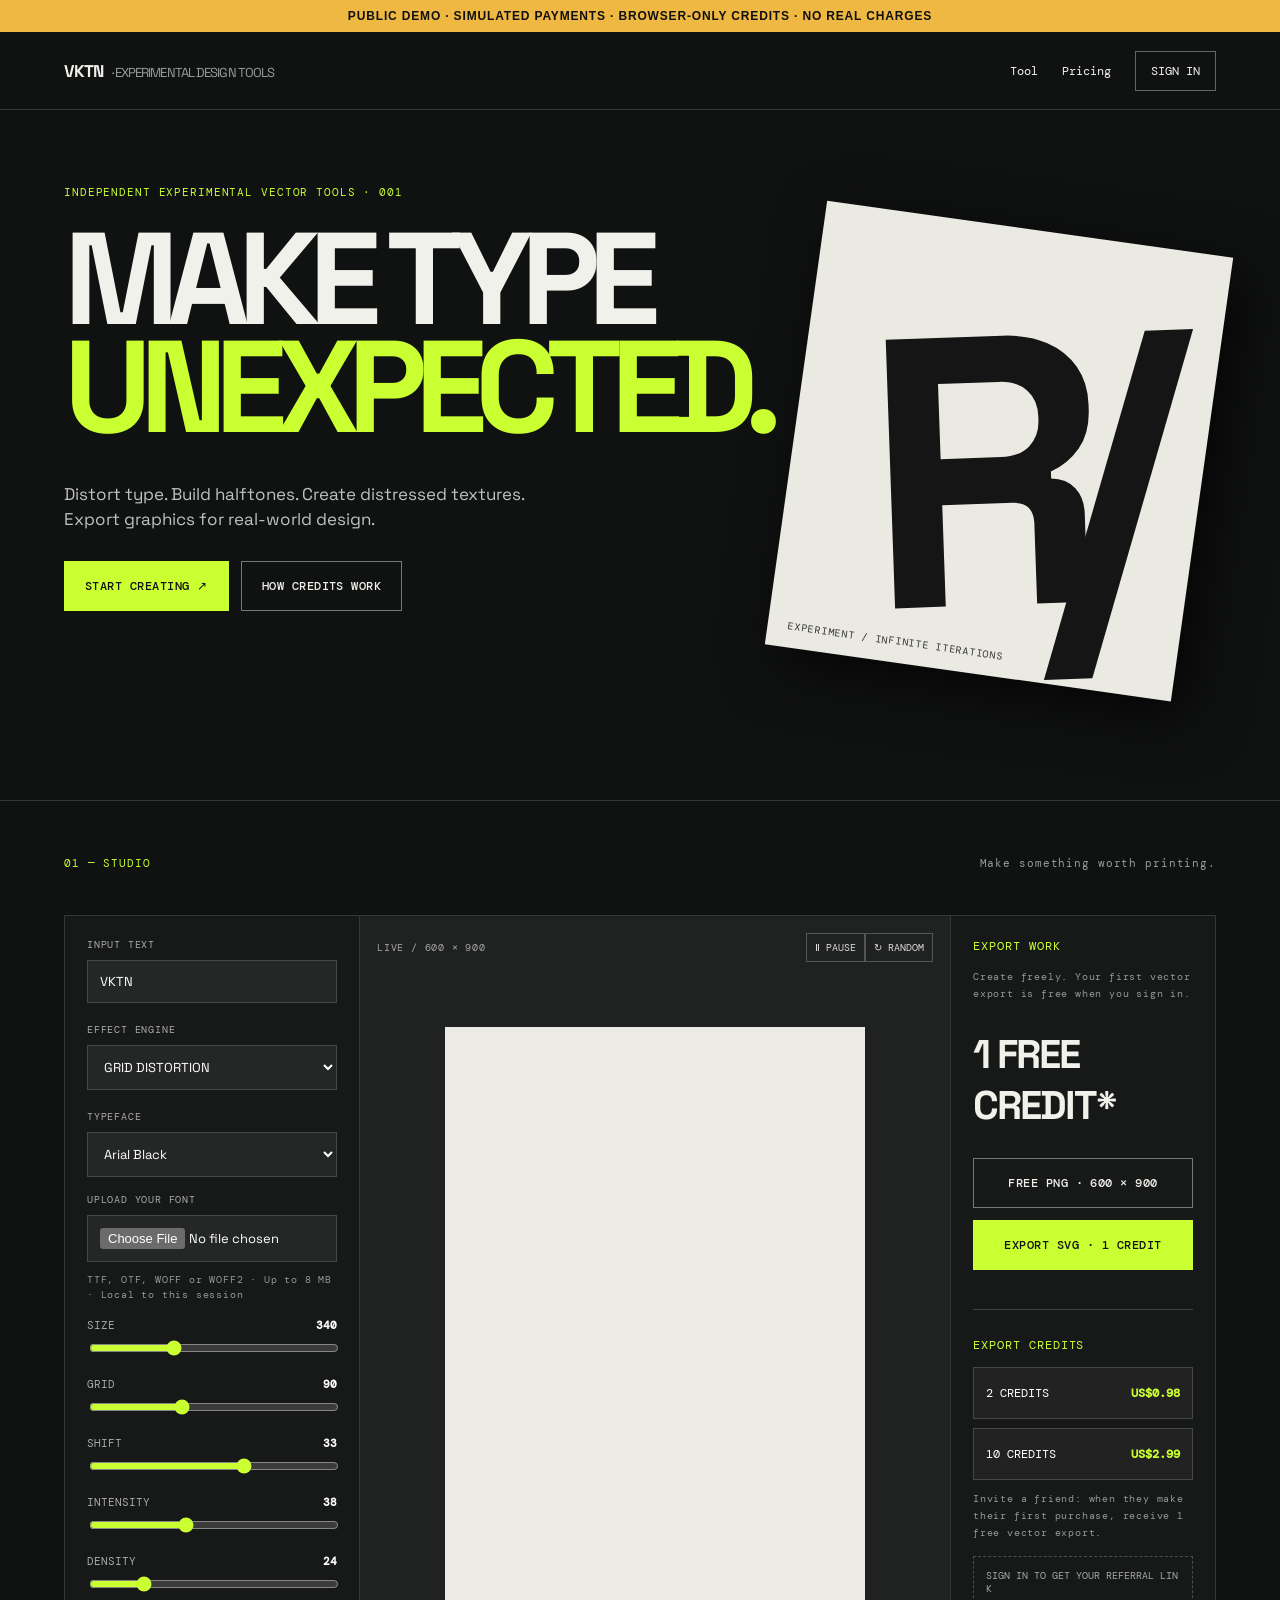
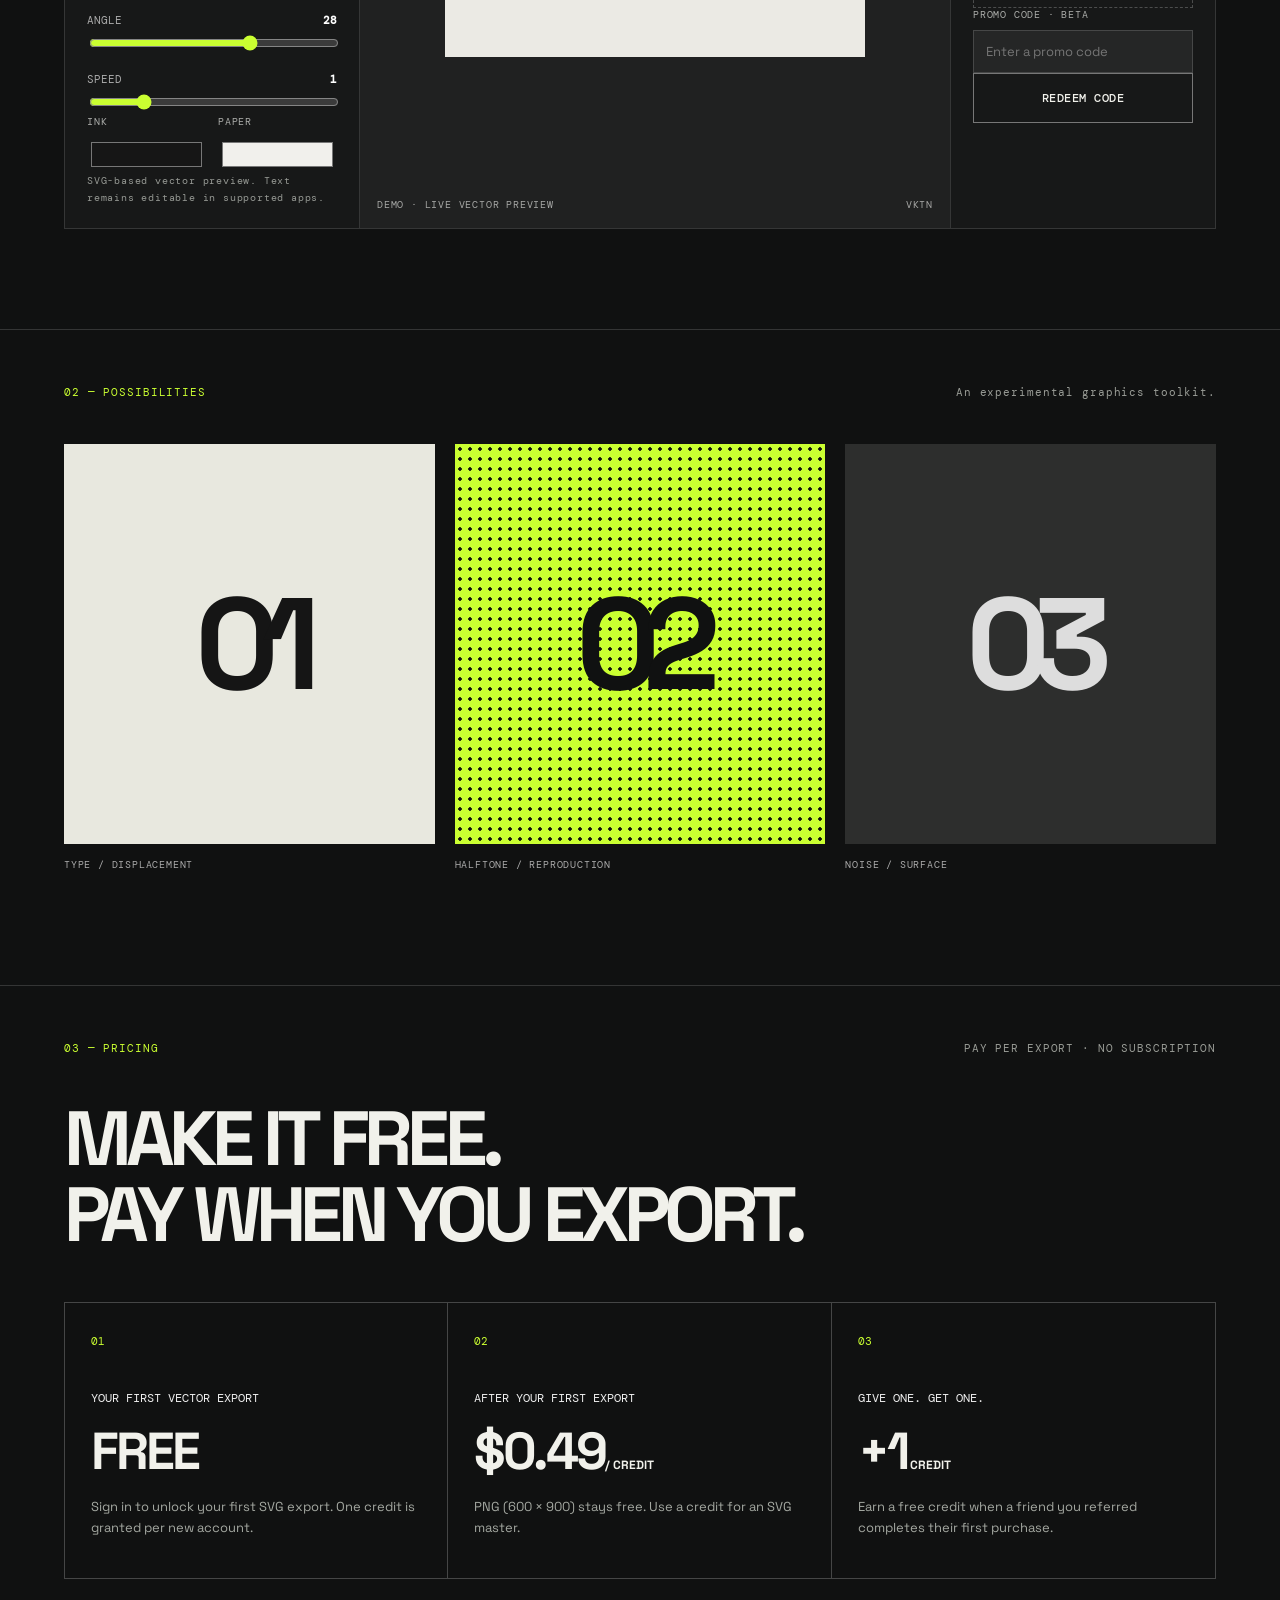
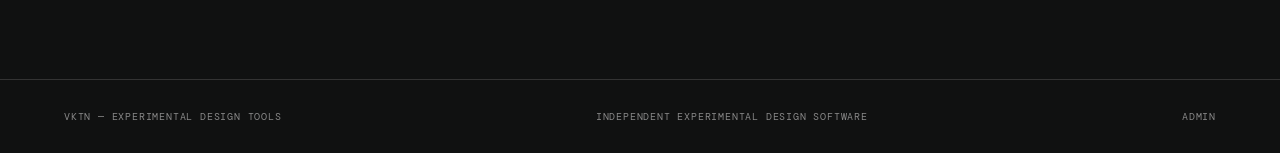
==== commit 3500456d: "Add files via upload" ====
--- a/index.html
+++ b/index.html
@@ -1,12 +1,12 @@
 <!doctype html><html lang="en"><head><meta charset="utf-8"><meta name="viewport" content="width=device-width,initial-scale=1"><meta name="color-scheme" content="dark"><title>VKTN — EXPERIMENTAL DESIGN TOOLS</title><link rel="stylesheet" href="./style.css"></head><body>
-<div style="background:#efb842;color:#111;padding:9px 16px;font:700 12px Arial;text-align:center;letter-spacing:.07em">PUBLIC DEMO · SIMULATED PAYMENTS · BROWSER-ONLY CREDITS · NO REAL CHARGES</div><nav><a class="mark" href="#home">VKTN<span> · EXPERIMENTAL DESIGN TOOLS</span></a><div class="nav-r"><select id="lang" aria-label="Language"><option value="en">English</option><option value="ja">日本語</option><option value="es">Español</option><option value="fr">Français</option><option value="de">Deutsch</option><option value="zh-Hans">简体中文</option></select><a href="#tool" data-i="tool">Tool</a><a href="#pricing" data-i="pricing">Pricing</a><button id="accountBtn" class="outline" data-i="signin">Sign in</button></div></nav>
+<div style="background:#efb842;color:#111;padding:9px 16px;font:700 12px Arial;text-align:center;letter-spacing:.07em">PUBLIC DEMO · SIMULATED PAYMENTS · BROWSER-ONLY CREDITS · NO REAL CHARGES</div><nav><a class="mark" href="#home">VKTN<span> · EXPERIMENTAL DESIGN TOOLS</span></a><div class="nav-r"><a href="#tool" data-i="tool">Tool</a><a href="#pricing" data-i="pricing">Pricing</a><button id="accountBtn" class="outline" data-i="signin">Sign in</button></div></nav>
 <main><section id="home" class="hero"><div class="eyebrow">INDEPENDENT EXPERIMENTAL VECTOR TOOLS · 001</div><h1>MAKE TYPE<br><em>UNEXPECTED.</em></h1><p data-i="heroDescription">Distort type. Build halftones. Create distressed textures. Export graphics for real-world design.</p><div class="hero-actions"><a class="btn light" href="#tool" data-i="start">START CREATING ↗</a><a class="btn outline" href="#pricing" data-i="how">HOW CREDITS WORK</a></div><div class="hero-shot" id="heroVisual"><div class="hero-art">R/</div><div class="shot-label">EXPERIMENT / INFINITE ITERATIONS</div></div></section>
-<section id="tool" class="section-wrap"><div class="section-head"><span>01 — STUDIO</span><span data-i="studioCaption">Make something worth printing.</span></div><div class="workbench"><div class="panel"><label data-i="inputText">INPUT TEXT</label><input id="txt" value="VKTN" maxlength="80"><label data-i="effect">EFFECT ENGINE</label><select id="mode"><option value="grid">GRID DISTORTION</option><option value="halftone-dots">CIRCLE HALFTONE</option><option value="halftone-lines">LINE HALFTONE</option><option value="flow">LIQUID / FLOW</option><option value="distress">DISTRESSED INK</option><option value="spray">AEROSOL / SPRAY</option></select><label data-i="font">TYPEFACE</label><select id="font"><option>Arial Black</option><option>Impact</option><option>Arial</option><option>Georgia</option><option>Courier New</option><option>Times New Roman</option></select><div id="sliders"></div><div class="colors"><div><label>INK</label><input id="ink" type="color" value="#161616"></div><div><label>PAPER</label><input id="paper" type="color" value="#f1f0ec"></div></div><div class="micro" data-i="engineNote">Editable vector master generated on the server.</div></div>
-<div class="visual"><div class="visual-head"><span>LIVE / 600 × 900</span><div><button id="play" class="small">Ⅱ PAUSE</button><button id="dice" class="small">↻ RANDOM</button></div></div><div id="preview" class="artboard"><span class="preview-placeholder">GENERATING PREVIEW...</span></div><div class="visual-foot"><span id="notice">Ready.</span><span>VKTN®</span></div></div>
-<div class="panel side"><div class="side-heading" data-i="exportTitle">EXPORT WORK</div><p class="micro" data-i="freeInfo">Create freely. Your first vector export is free when you sign in.</p><div class="stat" id="balance">—</div><button id="pngBtn" class="btn outline wide" data-i="png">FREE PNG · 600 × 900</button><button id="svgBtn" class="btn light wide" data-i="svg">EXPORT SVG · 1 CREDIT</button><button id="pdfBtn" class="btn outline wide" data-i="pdf">EXPORT PDF · 1 CREDIT</button><div class="divider"></div><div class="side-heading" data-i="credits">EXPORT CREDITS</div><button id="buyOne" class="purchase">2 CREDITS <b>US$0.98</b></button><button id="buyTen" class="purchase">10 CREDITS <b>US$2.99</b></button><p class="micro" data-i="referExplain">Invite a friend: when they make their first purchase, receive 1 free vector export.</p><div class="refer" id="refer">SIGN IN TO GET YOUR REFERRAL LINK</div><div class="promo-box"><label>PROMO CODE · BETA</label><input id="promoCode" placeholder="Enter a promo code" autocomplete="off"><button id="redeemPromo" class="btn outline wide">REDEEM CODE</button><p class="micro" id="promoMessage"></p></div></div></div></section>
+<section id="tool" class="section-wrap"><div class="section-head"><span>01 — STUDIO</span><span data-i="studioCaption">Make something worth printing.</span></div><div class="workbench"><div class="panel"><label data-i="inputText">INPUT TEXT</label><input id="txt" value="VKTN" maxlength="80"><label data-i="effect">EFFECT ENGINE</label><select id="mode"><option value="grid">GRID DISTORTION</option><option value="halftone-dots">CIRCLE HALFTONE</option><option value="halftone-lines">LINE HALFTONE</option><option value="flow">LIQUID / FLOW</option><option value="distress">DISTRESSED INK</option><option value="spray">AEROSOL / SPRAY</option></select><label data-i="font">TYPEFACE</label><select id="font"><option>Arial Black</option><option>Impact</option><option>Arial</option><option>Georgia</option><option>Courier New</option><option>Times New Roman</option></select><div class="font-upload"><label for="fontFile">UPLOAD YOUR FONT</label><input id="fontFile" type="file" accept=".ttf,.otf,.woff,.woff2,font/ttf,font/otf,font/woff,font/woff2"><p id="fontStatus" class="micro" role="status">TTF, OTF, WOFF or WOFF2 · Up to 8 MB · Local to this session</p></div><div id="sliders"></div><div class="colors"><div><label>INK</label><input id="ink" type="color" value="#161616"></div><div><label>PAPER</label><input id="paper" type="color" value="#f1f0ec"></div></div><div class="micro" data-i="engineNote">SVG-based vector preview. Text remains editable in supported apps.</div></div>
+<div class="visual"><div class="visual-head"><span>LIVE / 600 × 900</span><div><button id="play" class="small">Ⅱ PAUSE</button><button id="dice" class="small">↻ RANDOM</button></div></div><div id="preview" class="artboard"><span class="preview-placeholder">GENERATING PREVIEW...</span></div><div class="visual-foot"><span id="notice">Ready.</span><span>VKTN</span></div></div>
+<div class="panel side"><div class="side-heading" data-i="exportTitle">EXPORT WORK</div><p class="micro" data-i="freeInfo">Create freely. Your first vector export is free when you sign in.</p><div class="stat" id="balance">—</div><button id="pngBtn" class="btn outline wide" data-i="png">FREE PNG · 600 × 900</button><button id="svgBtn" class="btn light wide" data-i="svg">EXPORT SVG · 1 CREDIT</button><div class="divider"></div><div class="side-heading" data-i="credits">EXPORT CREDITS</div><button id="buyOne" class="purchase">2 CREDITS <b>US$0.98</b></button><button id="buyTen" class="purchase">10 CREDITS <b>US$2.99</b></button><p class="micro" data-i="referExplain">Invite a friend: when they make their first purchase, receive 1 free vector export.</p><div class="refer" id="refer">SIGN IN TO GET YOUR REFERRAL LINK</div><div class="promo-box"><label>PROMO CODE · BETA</label><input id="promoCode" placeholder="Enter a promo code" autocomplete="off"><button id="redeemPromo" class="btn outline wide">REDEEM CODE</button><p class="micro" id="promoMessage"></p></div></div></div></section>
 <section id="gallery" class="section-wrap"><div class="section-head"><span>02 — POSSIBILITIES</span><span data-i="galleryCaption">An experimental graphics toolkit.</span></div><div class="gallery"><figure><div id="gallery1" class="gallery-art">01</div><figcaption>TYPE / DISPLACEMENT</figcaption></figure><figure><div id="gallery2" class="gallery-art">02</div><figcaption>HALFTONE / REPRODUCTION</figcaption></figure><figure><div id="gallery3" class="gallery-art">03</div><figcaption>NOISE / SURFACE</figcaption></figure></div></section>
-<section id="pricing" class="section-wrap pricing"><div class="section-head"><span>03 — PRICING</span><span>PAY PER EXPORT · NO SUBSCRIPTION</span></div><h2 data-i="priceHeadline">MAKE IT FREE.<br>PAY WHEN YOU EXPORT.</h2><div class="price-grid"><div><strong>01</strong><h3 data-i="firstFree">YOUR FIRST VECTOR EXPORT</h3><div class="big-price">FREE</div><p data-i="firstDesc">Sign in to unlock your first SVG or PDF export. One credit is granted per new account.</p></div><div><strong>02</strong><h3 data-i="everyday">AFTER YOUR FIRST EXPORT</h3><div class="big-price">$0.49<span>/ CREDIT</span></div><p data-i="secondDesc">PNG (600 × 900) stays free. Use a credit for an SVG or PDF master.</p></div><div><strong>03</strong><h3 data-i="share">GIVE ONE. GET ONE.</h3><div class="big-price">+1<span> CREDIT</span></div><p data-i="referDesc">Earn a free credit when a friend you referred completes their first purchase.</p></div></div></section>
+<section id="pricing" class="section-wrap pricing"><div class="section-head"><span>03 — PRICING</span><span>PAY PER EXPORT · NO SUBSCRIPTION</span></div><h2 data-i="priceHeadline">MAKE IT FREE.<br>PAY WHEN YOU EXPORT.</h2><div class="price-grid"><div><strong>01</strong><h3 data-i="firstFree">YOUR FIRST VECTOR EXPORT</h3><div class="big-price">FREE</div><p data-i="firstDesc">Sign in to unlock your first SVG export. One credit is granted per new account.</p></div><div><strong>02</strong><h3 data-i="everyday">AFTER YOUR FIRST EXPORT</h3><div class="big-price">$0.49<span>/ CREDIT</span></div><p data-i="secondDesc">PNG (600 × 900) stays free. Use a credit for an SVG master.</p></div><div><strong>03</strong><h3 data-i="share">GIVE ONE. GET ONE.</h3><div class="big-price">+1<span> CREDIT</span></div><p data-i="referDesc">Earn a free credit when a friend you referred completes their first purchase.</p></div></div></section>
 <footer><span>VKTN — EXPERIMENTAL DESIGN TOOLS</span><span>INDEPENDENT EXPERIMENTAL DESIGN SOFTWARE</span><a href="./admin.html">ADMIN</a></footer></main>
 <dialog id="checkoutDialog"><div style="padding:28px;min-width:min(340px,85vw)"><h2>TEST CHECKOUT</h2><p class="micro">SIMULATED PAYMENT — NO CARD CHARGE</p><div id="checkoutDetails" style="font-size:22px;margin:22px 0"></div><button id="confirmMock" class="btn light wide">CONFIRM TEST PAYMENT</button><button id="cancelMock" class="btn outline wide" style="margin-top:10px">CANCEL</button></div></dialog>
-<dialog id="loginDialog"><form method="dialog"><button class="close" value="cancel">✕</button></form><h2 data-i="loginTitle">SAVE YOUR FIRST FREE EXPORT.</h2><p data-i="loginSub">No password. We'll email you a one-time sign-in link.</p><form id="loginForm"><input type="email" id="email" required placeholder="Email address" autocomplete="email"><button class="btn light wide" type="submit" data-i="sendLink">SEND SIGN-IN LINK ↗</button></form><p id="loginNotice"></p></dialog>
+<dialog id="loginDialog"><form method="dialog"><button class="close" value="cancel">✕</button></form><h2 data-i="loginTitle">SAVE YOUR FIRST FREE EXPORT.</h2><p data-i="loginSub">Demo sign-in only. No email is sent.</p><form id="loginForm"><input type="email" id="email" required placeholder="Email address" autocomplete="email"><button class="btn light wide" type="submit" data-i="sendLink">CONTINUE IN DEMO ↗</button></form><p id="loginNotice"></p></dialog>
 <script type="module" src="./app.js"></script></body></html>
--- a/style.css
+++ b/style.css
@@ -1,2 +1,4 @@
 @import url('https://fonts.googleapis.com/css2?family=DM+Mono:wght@400;500&family=Space+Grotesk:wght@400;500;600;700&display=swap');
 :root{color-scheme:dark;background:#101111;color:#f1f1eb;font-family:'Space Grotesk',Arial,sans-serif;--muted:#999c99;--line:#353636;--surface:#171818;--accent:#caff31}*{box-sizing:border-box}html{scroll-behavior:smooth}body{margin:0}a{color:inherit;text-decoration:none}button,input,select{font:inherit}button{cursor:pointer}nav{height:78px;display:flex;align-items:center;justify-content:space-between;padding:0 clamp(20px,5vw,75px);border-bottom:1px solid var(--line);background:#101111;position:sticky;top:0;z-index:20}.mark{font-size:17px;font-weight:700;letter-spacing:-.9px}.mark span{font-weight:400;color:var(--muted);font-size:13px;margin-left:6px}.nav-r{display:flex;align-items:center;gap:24px;font:12px 'DM Mono',monospace}.nav-r select{min-width:110px}.outline,select{background:transparent;color:inherit;border:1px solid #666;padding:11px 15px}.nav-r button{font-size:12px}main{overflow:hidden}.hero{padding:75px clamp(20px,5vw,75px) 75px;position:relative;min-height:690px}.eyebrow,.section-head,.micro,label,figcaption,.shot-label,footer,.side-heading,.visual-head,.visual-foot{font-family:'DM Mono',monospace;letter-spacing:.08em}.eyebrow{font-size:11px;color:var(--accent);margin-bottom:26px}.hero h1{font-size:clamp(60px,10.2vw,150px);line-height:.83;letter-spacing:-.09em;max-width:960px;margin:0;position:relative;z-index:1}.hero h1 em{color:var(--accent);font-style:normal}.hero p{max-width:480px;color:#bfc2bf;font-size:17px;line-height:1.5;margin:40px 0 28px}.hero-actions{display:flex;gap:12px;position:relative;z-index:2}.btn{font-size:12px;display:inline-flex;align-items:center;justify-content:center;border:1px solid #777;padding:16px 20px;font-family:'DM Mono',monospace;font-weight:500;letter-spacing:.04em}.btn.light{background:var(--accent);color:#101111;border-color:var(--accent)}.btn:hover,.purchase:hover{filter:brightness(1.15)}.hero-shot{position:absolute;width:clamp(235px,32vw,500px);height:clamp(250px,35vw,510px);right:6%;top:17%;background:#eae9e2;transform:rotate(8deg);z-index:0;display:grid;place-items:center;overflow:hidden;box-shadow:16px 16px 60px #000b}.hero-art{color:#151515;font-size:clamp(170px,30vw,430px);font-weight:700;letter-spacing:-.17em;transform:rotate(-10deg)}.shot-label{position:absolute;bottom:15px;color:#333;font-size:10px;left:20px}.section-wrap{padding:55px clamp(20px,5vw,75px) 100px;border-top:1px solid #343535}.section-head{display:flex;justify-content:space-between;gap:15px;font-size:11px;color:#9a9d97;margin-bottom:45px}.section-head span:first-child{color:var(--accent)}.workbench{display:grid;grid-template-columns:minmax(240px,295px) minmax(320px,1fr) minmax(230px,265px);border:1px solid var(--line);min-height:730px}.panel{padding:22px;background:var(--surface);border-right:1px solid var(--line)}.panel.side{border-right:none;border-left:1px solid var(--line)}label{display:block;font-size:10px;margin:20px 0 9px;color:#acadaa}label:first-child{margin-top:0}.panel select,.panel input:not([type=color]):not([type=range]){background:#252626;color:white;border:1px solid #464747;width:100%;padding:12px;font-size:13px}.panel input[type=range]{width:100%;accent-color:var(--accent)}.slider-line{display:flex;justify-content:space-between;align-items:center;margin:16px 0 6px;font:11px 'DM Mono',monospace;color:#aaa}.slider-line b{color:white}.colors{display:flex;gap:12px}.colors>div{flex:1}.colors input{width:100%;height:35px;border:none;background:none}.micro{font-size:10px;color:#969994;line-height:1.7}.visual{background:#202121;display:flex;flex-direction:column;padding:17px;min-width:0}.visual-head,.visual-foot{display:flex;justify-content:space-between;align-items:center;gap:8px;font-size:10px;color:#a6a7a5}.visual-head button{padding:7px 8px;background:none;border:1px solid #555;color:#ddd;font-size:10px}.artboard{background:#ebeae4;max-height:670px;min-height:380px;aspect-ratio:2/3;margin:auto;display:grid;place-items:center;width:100%;max-width:420px;overflow:hidden}.artboard img{height:100%;width:100%;object-fit:contain}.visual-foot{margin-top:auto;padding-top:12px}.side-heading{font-size:12px;color:var(--accent);margin-bottom:14px}.stat{font-size:40px;font-weight:700;letter-spacing:-2px;margin:27px 0}.wide{width:100%;margin-bottom:12px}.divider{height:1px;background:#414242;margin:27px 0}.purchase{width:100%;display:flex;align-items:center;justify-content:space-between;padding:17px 12px;border:1px solid #454646;color:white;background:#222;font:12px 'DM Mono',monospace;margin-bottom:9px}.purchase b{color:var(--accent)}.refer{font:10px 'DM Mono',monospace;word-break:break-all;padding:12px;border:1px dashed #4c4d4d;color:#a7a8a5;margin-top:15px;cursor:pointer}.gallery{display:grid;grid-template-columns:repeat(3,1fr);gap:20px}.gallery figure{margin:0}.gallery-art{aspect-ratio:1/1.08;background:#e8e8df;color:#151515;display:grid;place-items:center;font-size:130px;letter-spacing:-.13em;font-weight:700;overflow:hidden}.gallery figure:nth-child(2) .gallery-art{background:#caff31;color:#101111;background-image:radial-gradient(#111 1.5px,transparent 2px);background-size:10px 10px}.gallery figure:nth-child(3) .gallery-art{background:#2d2e2d;color:#ddd;transform:none}.gallery-art img{width:100%;height:100%;object-fit:cover}figcaption{font-size:10px;margin:14px 0;color:#aaa}.pricing h2{font-size:clamp(44px,6vw,88px);letter-spacing:-.075em;line-height:.99;margin:0 0 50px}.price-grid{display:grid;grid-template-columns:repeat(3,1fr);border:1px solid #454646}.price-grid>div{padding:26px;border-right:1px solid #454646}.price-grid>div:last-child{border:0}.price-grid strong,.price-grid h3{font:11px 'DM Mono',monospace;color:var(--accent)}.price-grid h3{font-size:12px;color:#eee;margin:40px 0 12px}.big-price{font-size:52px;letter-spacing:-.06em;font-weight:700}.big-price span{font-size:12px;letter-spacing:0}.price-grid p{color:#a4a8a1;line-height:1.6;font-size:13px}footer{padding:30px clamp(20px,5vw,75px);border-top:1px solid #333;display:flex;gap:30px;justify-content:space-between;font-size:10px;color:#888}dialog{max-width:430px;width:calc(100% - 35px);background:#191a1a;color:#fff;border:1px solid #555;padding:35px}dialog::backdrop{background:#000b}dialog h2{font-size:32px;letter-spacing:-.06em}dialog p{color:#aaa;font-size:13px;line-height:1.6}dialog input{width:100%;background:#292a2a;border:1px solid #555;color:white;padding:14px;margin-bottom:12px}.close{float:right;background:none;border:0;color:#eee;font-size:19px}a:focus-visible,button:focus-visible,input:focus-visible{outline:2px solid var(--accent)}@media(max-width:1150px){.workbench{grid-template-columns:280px 1fr}.side{grid-column:1/-1;display:block!important;border-left:0!important;border-top:1px solid #444}.hero-shot{opacity:.35}.hero h1{font-size:10vw}}@media(max-width:700px){nav{height:auto;min-height:65px;padding:13px 18px;gap:10px}.mark span{display:block}.nav-r{gap:9px}.nav-r>a{display:none}.hero{min-height:580px;padding-top:70px}.hero h1{font-size:14vw}.hero-shot{top:210px;right:-80px;opacity:.28}.hero p{position:relative;z-index:2}.hero-actions{flex-wrap:wrap}.workbench{display:block}.panel,.panel.side{border:none;border-bottom:1px solid #444}.visual{min-height:640px}.gallery,.price-grid{grid-template-columns:1fr}.price-grid>div{border-right:0;border-bottom:1px solid #444}.section-wrap{padding-bottom:65px}footer{flex-wrap:wrap}}
+
+.font-upload{margin:16px 0}.font-upload input[type=file]{display:block;width:100%;margin:8px 0;max-width:100%;font-size:12px}.font-upload .micro{line-height:1.5}
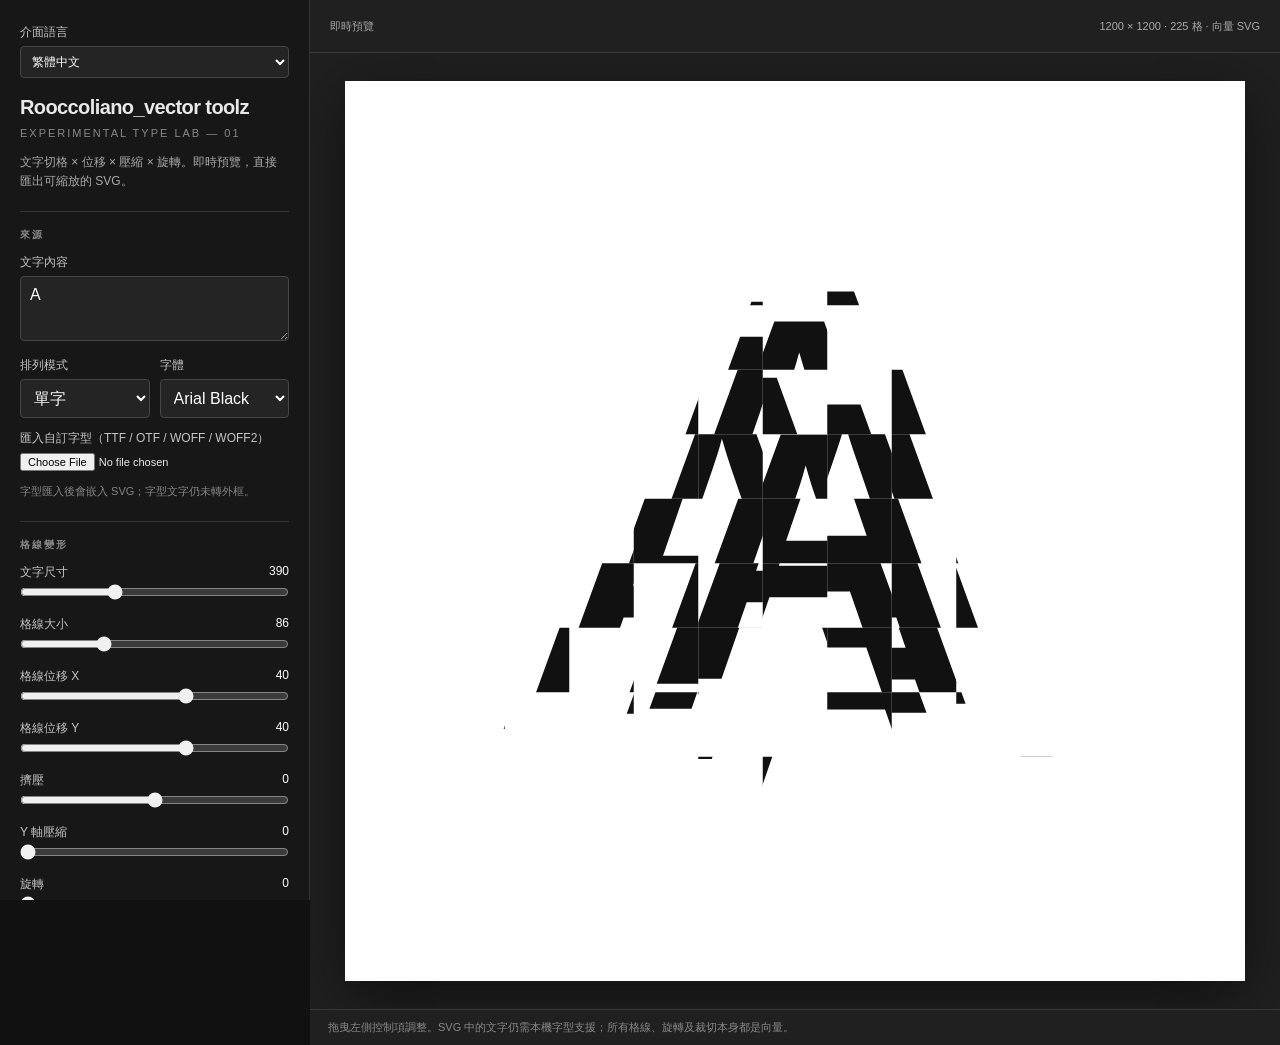
==== commit 1177f776: "Add files via upload" ====
--- a/index.html
+++ b/index.html
@@ -1,12 +1,25 @@
-<!doctype html><html lang="en"><head><meta charset="utf-8"><meta name="viewport" content="width=device-width,initial-scale=1"><meta name="color-scheme" content="dark"><title>VKTN — EXPERIMENTAL DESIGN TOOLS</title><link rel="stylesheet" href="./style.css"></head><body>
-<div style="background:#efb842;color:#111;padding:9px 16px;font:700 12px Arial;text-align:center;letter-spacing:.07em">PUBLIC DEMO · SIMULATED PAYMENTS · BROWSER-ONLY CREDITS · NO REAL CHARGES</div><nav><a class="mark" href="#home">VKTN<span> · EXPERIMENTAL DESIGN TOOLS</span></a><div class="nav-r"><a href="#tool" data-i="tool">Tool</a><a href="#pricing" data-i="pricing">Pricing</a><button id="accountBtn" class="outline" data-i="signin">Sign in</button></div></nav>
-<main><section id="home" class="hero"><div class="eyebrow">INDEPENDENT EXPERIMENTAL VECTOR TOOLS · 001</div><h1>MAKE TYPE<br><em>UNEXPECTED.</em></h1><p data-i="heroDescription">Distort type. Build halftones. Create distressed textures. Export graphics for real-world design.</p><div class="hero-actions"><a class="btn light" href="#tool" data-i="start">START CREATING ↗</a><a class="btn outline" href="#pricing" data-i="how">HOW CREDITS WORK</a></div><div class="hero-shot" id="heroVisual"><div class="hero-art">R/</div><div class="shot-label">EXPERIMENT / INFINITE ITERATIONS</div></div></section>
-<section id="tool" class="section-wrap"><div class="section-head"><span>01 — STUDIO</span><span data-i="studioCaption">Make something worth printing.</span></div><div class="workbench"><div class="panel"><label data-i="inputText">INPUT TEXT</label><input id="txt" value="VKTN" maxlength="80"><label data-i="effect">EFFECT ENGINE</label><select id="mode"><option value="grid">GRID DISTORTION</option><option value="halftone-dots">CIRCLE HALFTONE</option><option value="halftone-lines">LINE HALFTONE</option><option value="flow">LIQUID / FLOW</option><option value="distress">DISTRESSED INK</option><option value="spray">AEROSOL / SPRAY</option></select><label data-i="font">TYPEFACE</label><select id="font"><option>Arial Black</option><option>Impact</option><option>Arial</option><option>Georgia</option><option>Courier New</option><option>Times New Roman</option></select><div class="font-upload"><label for="fontFile">UPLOAD YOUR FONT</label><input id="fontFile" type="file" accept=".ttf,.otf,.woff,.woff2,font/ttf,font/otf,font/woff,font/woff2"><p id="fontStatus" class="micro" role="status">TTF, OTF, WOFF or WOFF2 · Up to 8 MB · Local to this session</p></div><div id="sliders"></div><div class="colors"><div><label>INK</label><input id="ink" type="color" value="#161616"></div><div><label>PAPER</label><input id="paper" type="color" value="#f1f0ec"></div></div><div class="micro" data-i="engineNote">SVG-based vector preview. Text remains editable in supported apps.</div></div>
-<div class="visual"><div class="visual-head"><span>LIVE / 600 × 900</span><div><button id="play" class="small">Ⅱ PAUSE</button><button id="dice" class="small">↻ RANDOM</button></div></div><div id="preview" class="artboard"><span class="preview-placeholder">GENERATING PREVIEW...</span></div><div class="visual-foot"><span id="notice">Ready.</span><span>VKTN</span></div></div>
-<div class="panel side"><div class="side-heading" data-i="exportTitle">EXPORT WORK</div><p class="micro" data-i="freeInfo">Create freely. Your first vector export is free when you sign in.</p><div class="stat" id="balance">—</div><button id="pngBtn" class="btn outline wide" data-i="png">FREE PNG · 600 × 900</button><button id="svgBtn" class="btn light wide" data-i="svg">EXPORT SVG · 1 CREDIT</button><div class="divider"></div><div class="side-heading" data-i="credits">EXPORT CREDITS</div><button id="buyOne" class="purchase">2 CREDITS <b>US$0.98</b></button><button id="buyTen" class="purchase">10 CREDITS <b>US$2.99</b></button><p class="micro" data-i="referExplain">Invite a friend: when they make their first purchase, receive 1 free vector export.</p><div class="refer" id="refer">SIGN IN TO GET YOUR REFERRAL LINK</div><div class="promo-box"><label>PROMO CODE · BETA</label><input id="promoCode" placeholder="Enter a promo code" autocomplete="off"><button id="redeemPromo" class="btn outline wide">REDEEM CODE</button><p class="micro" id="promoMessage"></p></div></div></div></section>
-<section id="gallery" class="section-wrap"><div class="section-head"><span>02 — POSSIBILITIES</span><span data-i="galleryCaption">An experimental graphics toolkit.</span></div><div class="gallery"><figure><div id="gallery1" class="gallery-art">01</div><figcaption>TYPE / DISPLACEMENT</figcaption></figure><figure><div id="gallery2" class="gallery-art">02</div><figcaption>HALFTONE / REPRODUCTION</figcaption></figure><figure><div id="gallery3" class="gallery-art">03</div><figcaption>NOISE / SURFACE</figcaption></figure></div></section>
-<section id="pricing" class="section-wrap pricing"><div class="section-head"><span>03 — PRICING</span><span>PAY PER EXPORT · NO SUBSCRIPTION</span></div><h2 data-i="priceHeadline">MAKE IT FREE.<br>PAY WHEN YOU EXPORT.</h2><div class="price-grid"><div><strong>01</strong><h3 data-i="firstFree">YOUR FIRST VECTOR EXPORT</h3><div class="big-price">FREE</div><p data-i="firstDesc">Sign in to unlock your first SVG export. One credit is granted per new account.</p></div><div><strong>02</strong><h3 data-i="everyday">AFTER YOUR FIRST EXPORT</h3><div class="big-price">$0.49<span>/ CREDIT</span></div><p data-i="secondDesc">PNG (600 × 900) stays free. Use a credit for an SVG master.</p></div><div><strong>03</strong><h3 data-i="share">GIVE ONE. GET ONE.</h3><div class="big-price">+1<span> CREDIT</span></div><p data-i="referDesc">Earn a free credit when a friend you referred completes their first purchase.</p></div></div></section>
-<footer><span>VKTN — EXPERIMENTAL DESIGN TOOLS</span><span>INDEPENDENT EXPERIMENTAL DESIGN SOFTWARE</span><a href="./admin.html">ADMIN</a></footer></main>
-<dialog id="checkoutDialog"><div style="padding:28px;min-width:min(340px,85vw)"><h2>TEST CHECKOUT</h2><p class="micro">SIMULATED PAYMENT — NO CARD CHARGE</p><div id="checkoutDetails" style="font-size:22px;margin:22px 0"></div><button id="confirmMock" class="btn light wide">CONFIRM TEST PAYMENT</button><button id="cancelMock" class="btn outline wide" style="margin-top:10px">CANCEL</button></div></dialog>
-<dialog id="loginDialog"><form method="dialog"><button class="close" value="cancel">✕</button></form><h2 data-i="loginTitle">SAVE YOUR FIRST FREE EXPORT.</h2><p data-i="loginSub">Demo sign-in only. No email is sent.</p><form id="loginForm"><input type="email" id="email" required placeholder="Email address" autocomplete="email"><button class="btn light wide" type="submit" data-i="sendLink">CONTINUE IN DEMO ↗</button></form><p id="loginNotice"></p></dialog>
-<script type="module" src="./app.js"></script></body></html>
+<!doctype html><html lang="zh-Hant"><head><meta charset="utf-8"><meta name="viewport" content="width=device-width,initial-scale=1"><title>Rooccoliano_vector toolz</title><style>
+:root{font-family:Arial,'Noto Sans TC',sans-serif;color:#e9e9e9;background:#111}*{box-sizing:border-box}body{margin:0;display:flex;min-height:100vh}aside{width:310px;flex:0 0 310px;padding:24px 20px;background:#171717;border-right:1px solid #333;height:100vh;overflow-y:auto}h1{font-size:20px;letter-spacing:-.6px;margin:0 0 4px}header small{color:#888;font-size:11px;letter-spacing:2px}.sub{font-size:12px;color:#aaa;line-height:1.6;margin:12px 0 20px}.section{font-size:10px;font-weight:bold;letter-spacing:2px;color:#888;border-top:1px solid #333;padding-top:16px;margin-top:20px;margin-bottom:12px}label{display:block;font-size:12px;margin:12px 0 5px;color:#c6c6c6}textarea,input[type=text],input[type=number],select{background:#242424;border:1px solid #454545;color:#fff;padding:9px;width:100%;font:inherit;border-radius:4px}textarea{resize:vertical;min-height:65px}.r{display:flex;gap:10px}.r>*{flex:1;min-width:0}input[type=range]{width:100%;accent-color:#f0f0f0;margin:0}.ctrl{margin:11px 0}.ctrl label{display:flex;justify-content:space-between;margin-bottom:3px}.ctrl output{color:#fff;font-variant-numeric:tabular-nums}.buttons{display:flex;flex-wrap:wrap;gap:7px}.buttons button,button{background:#303030;border:1px solid #555;color:white;padding:10px 11px;border-radius:4px;cursor:pointer;font-weight:600;font-size:12px}.buttons button:hover,button:hover{background:#444}button.primary{background:white;color:#111;border-color:white}.check{display:flex;align-items:center;gap:8px;margin-top:12px;font-size:12px}.check input{accent-color:#eee}.note{color:#858585;font-size:11px;line-height:1.65}.stage{flex:1;min-width:0;display:flex;flex-direction:column;position:relative;background:#202020}.topbar{height:53px;padding:0 20px;display:flex;align-items:center;justify-content:space-between;border-bottom:1px solid #383838;gap:8px;font-size:11px;color:#aaa}.preview{flex:1;display:grid;place-items:center;overflow:hidden;padding:28px}#mount{width:min(100%,900px);box-shadow:0 15px 60px #0008;background:white;aspect-ratio:1/1}#mount svg{width:100%;height:100%;display:block}.footer{padding:10px 18px;font-size:11px;color:#888;border-top:1px solid #383838}.language-picker{margin-bottom:18px}.language-picker label{margin:0 0 5px}.language-picker select{font-size:12px;padding:7px}a{color:#aaa}@media(max-width:750px){body{display:block}aside{width:100%;height:auto} .stage{min-height:75vh}.preview{padding:12px}.topbar{padding:0 12px}}
+</style></head><body><aside><div class="language-picker"><label for="language" data-i18n="language">介面語言</label><select id="language" aria-label="Language"><option value="zh-Hant">繁體中文</option><option value="zh-Hans">简体中文</option><option value="en">English</option></select></div><header><h1>Rooccoliano_vector toolz</h1><small>EXPERIMENTAL TYPE LAB — 01</small></header><p class="sub" data-i18n="intro">文字切格 × 位移 × 壓縮 × 旋轉。即時預覽，直接匯出可縮放的 SVG。</p>
+<div class="section" data-i18n="source">SOURCE</div><label for="txt" data-i18n="content">文字內容</label><textarea id="txt">A</textarea><div class="r"><div><label data-i18n="mode">排列模式</label><select id="mode"><option value="word" data-i18n="word">Word / 單字</option><option value="sentence" data-i18n="sentence">Sentence / 連續文字</option></select></div><div><label data-i18n="font">字體</label><select id="font"><option value="Arial Black,Arial,sans-serif">Arial Black</option><option value="Impact,sans-serif">Impact</option><option value="Georgia,serif">Georgia</option><option value="Courier New,monospace">Courier New</option><option value="sans-serif">Sans Serif</option><option value="Helvetica Neue,Helvetica,Arial,sans-serif">Helvetica Neue</option><option value="Arial Narrow,Arial,sans-serif">Arial Narrow</option><option value="Trebuchet MS,sans-serif">Trebuchet MS</option><option value="Times New Roman,serif">Times New Roman</option><option value="Baskerville,Georgia,serif">Baskerville</option><option value="Futura,Century Gothic,sans-serif">Futura</option><option value="Noto Sans TC,Microsoft JhengHei,sans-serif">Noto Sans TC</option><option value="Noto Serif TC,PMingLiU,serif">Noto Serif TC</option><option value="monospace">Monospace</option></select></div></div>
+<label for="fontupload" data-i18n="upload">匯入自訂字型（TTF / OTF / WOFF / WOFF2）</label><input id="fontupload" type="file" accept=".ttf,.otf,.woff,.woff2,font/ttf,font/otf,font/woff,font/woff2" style="width:100%;font-size:11px"><p class="note" id="fontnotice" data-i18n="fontNotice">字型匯入後會嵌入 SVG；字型文字仍未轉外框。</p><div class="section" data-i18n="transform">GRID TRANSFORMATION</div><div id="controls"></div>
+<div class="section" data-i18n="output">OUTPUT</div><div class="r"><div><label data-i18n="width">寬度（px）</label><input id="width" type="number" min="200" max="8000" value="1200"></div><div><label data-i18n="height">高度（px）</label><input id="height" type="number" min="200" max="8000" value="1200"></div></div><div class="check"><input type="checkbox" id="showgrid"><label for="showgrid" style="margin:0" data-i18n="showGrid">顯示格線（預覽及輸出）</label></div><div class="check"><input type="checkbox" id="transparent"><label for="transparent" style="margin:0" data-i18n="transparent">透明背景</label></div><div class="r"><div><label data-i18n="ink">前景色</label><input id="ink" type="color" value="#111111" style="width:100%;height:34px"></div><div><label data-i18n="paper">背景色</label><input id="paper" type="color" value="#ffffff" style="width:100%;height:34px"></div></div><div class="section" data-i18n="export">EXPORT</div><div class="buttons"><button class="primary" id="svg" data-i18n="exportSvg">↓ EXPORT SVG</button><button id="png" data-i18n="exportPng">↓ PNG</button><button id="pdf" data-i18n="exportPdf">↓ PDF</button><button id="pause" data-i18n="pause">Ⅱ PAUSE</button><button id="random" data-i18n="random">↻ RANDOMIZE</button><button id="reset" data-i18n="reset">RESET</button></div></aside>
+<div class="stage"><div class="topbar"><span data-i18n="live">LIVE COMPOSITION</span><span id="status">1200 × 1200 · SVG NATIVE</span></div><div class="preview"><div id="mount"></div></div><div class="footer" data-i18n="footer">拖曳左側控制項調整。SVG 中的文字仍需本機字型支援；所有格線、旋轉及裁切本身都是向量。</div></div>
+<script>
+'use strict';const $=id=>document.getElementById(id);
+const I18N={
+'zh-Hant':{language:'介面語言',intro:'文字切格 × 位移 × 壓縮 × 旋轉。即時預覽，直接匯出可縮放的 SVG。',source:'來源',content:'文字內容',mode:'排列模式',font:'字體',word:'單字',sentence:'連續文字',upload:'匯入自訂字型（TTF / OTF / WOFF / WOFF2）',fontNotice:'字型匯入後會嵌入 SVG；字型文字仍未轉外框。',loaded:'已載入',embedded:'SVG 內嵌字型；部分字型授權禁止嵌入',custom:'自訂字型',transform:'格線變形',output:'輸出設定',width:'寬度（px）',height:'高度（px）',showGrid:'顯示格線（預覽及輸出）',transparent:'透明背景',ink:'前景色',paper:'背景色',export:'匯出',exportSvg:'↓ 匯出 SVG',exportPng:'↓ 匯出 PNG',exportPdf:'↓ 匯出 PDF',pause:'Ⅱ 暫停',play:'▶ 播放',random:'↻ 隨機變形',reset:'重設',live:'即時預覽',footer:'拖曳左側控制項調整。SVG 中的文字仍需本機字型支援；所有格線、旋轉及裁切本身都是向量。',cells:'格',vector:'向量 SVG',fontError:'請選擇 TTF、OTF、WOFF 或 WOFF2 字型檔',loadError:'字型載入失敗',pngError:'PNG 輸出失敗，請先試 SVG。',popupError:'瀏覽器封鎖了新視窗，請允許彈出視窗後再試。',sliders:['文字尺寸','格線大小','格線位移 X','格線位移 Y','擠壓','Y 軸壓縮','旋轉','隨機動態','速度']},
+'zh-Hans':{language:'界面语言',intro:'文字分格 × 位移 × 压缩 × 旋转。实时预览，直接导出可缩放的 SVG。',source:'输入',content:'文字内容',mode:'排列模式',font:'字体',word:'单词',sentence:'连续文字',upload:'导入自定义字体（TTF / OTF / WOFF / WOFF2）',fontNotice:'导入字体后将嵌入 SVG；文字尚未转换为轮廓。',loaded:'已加载',embedded:'SVG 内嵌字体；部分字体授权禁止嵌入',custom:'自定义字体',transform:'网格变形',output:'输出设置',width:'宽度（px）',height:'高度（px）',showGrid:'显示网格（预览及输出）',transparent:'透明背景',ink:'前景色',paper:'背景色',export:'导出',exportSvg:'↓ 导出 SVG',exportPng:'↓ 导出 PNG',exportPdf:'↓ 导出 PDF',pause:'Ⅱ 暂停',play:'▶ 播放',random:'↻ 随机变形',reset:'重置',live:'实时预览',footer:'拖动左侧控件进行调整。SVG 中的文字仍需本机字体支持；网格、旋转及裁剪均为矢量。',cells:'格',vector:'矢量 SVG',fontError:'请选择 TTF、OTF、WOFF 或 WOFF2 字体文件',loadError:'字体加载失败',pngError:'PNG 导出失败，请先尝试 SVG。',popupError:'浏览器阻止了弹出窗口，请允许弹出窗口后重试。',sliders:['文字大小','网格大小','网格位移 X','网格位移 Y','挤压','Y 轴压缩','旋转','随机动态','速度']},
+'en':{language:'Interface language',intro:'Type slicing × displacement × compression × rotation. Live preview and scalable SVG export.',source:'SOURCE',content:'Text',mode:'Layout mode',font:'Typeface',word:'Word',sentence:'Continuous text',upload:'Import a font (TTF / OTF / WOFF / WOFF2)',fontNotice:'Imported fonts are embedded in SVG; text is not converted to outlines.',loaded:'Loaded',embedded:'Font embedded in SVG; some font licenses prohibit embedding',custom:'Custom font',transform:'GRID TRANSFORMATION',output:'OUTPUT',width:'Width (px)',height:'Height (px)',showGrid:'Show grid (preview and export)',transparent:'Transparent background',ink:'Foreground',paper:'Background',export:'EXPORT',exportSvg:'↓ EXPORT SVG',exportPng:'↓ EXPORT PNG',exportPdf:'↓ EXPORT PDF',pause:'Ⅱ PAUSE',play:'▶ PLAY',random:'↻ RANDOMIZE',reset:'RESET',live:'LIVE COMPOSITION',footer:'Adjust with the controls on the left. SVG text requires the selected font; clipping, rotation and geometry remain vector.',cells:'CELLS',vector:'VECTOR SVG',fontError:'Select a TTF, OTF, WOFF or WOFF2 font file',loadError:'Font import failed',pngError:'PNG export failed. Try SVG first.',popupError:'Popup blocked. Allow popups and try again.',sliders:['Type Size','Grid Size','Grid Shift X','Grid Shift Y','Squeeze','Compression Y','Rotation','Random Motion','Speed']}}
+;
+let locale='zh-Hant';const tr=k=>I18N[locale][k];
+function translateUI(){const d=I18N[locale];document.documentElement.lang=locale;document.querySelectorAll('[data-i18n]').forEach(el=>{const k=el.dataset.i18n;if(d[k]!==undefined)el.textContent=d[k]});document.querySelectorAll('[data-slider]').forEach((el,i)=>{el.textContent=d.sliders[i]});$('pause').textContent=running?d.pause:d.play;const uploaded=$('fontupload').files?.[0];if(uploaded){$('fontnotice').textContent=`${d.loaded}：${uploaded.name}（${d.embedded}）`;const option=[...$('font').options].find(o=>o.value==='ImportedPatternFont');if(option)option.textContent=d.custom+' · '+uploaded.name;}render()}
+$('language').addEventListener('change',e=>{locale=e.target.value;translateUI()});
+const defs=[['size','Type Size',20,1100,390,1],['grid','Grid Size',20,240,86,1],['x','Grid Shift X',-160,160,40,1],['y','Grid Shift Y',-160,160,40,1],['squeeze','Squeeze',-80,80,0,1],['compression','Compression Y',0,100,0,1],['rotation','Rotation',0,50,0,1],['motion','Random Motion',0,100,32,1],['speed','Speed',0,5,1,.1]];const vals={};for(const [id,name,min,max,initial,step] of defs){vals[id]=initial;let el=document.createElement('div');el.className='ctrl';el.innerHTML=`<label for="${id}"><span data-slider="${id}">${name}</span><output id="o_${id}">${initial}</output></label><input id="${id}" type="range" min="${min}" max="${max}" step="${step}" value="${initial}">`;$('controls').append(el);$(id).addEventListener('input',()=>{vals[id]=Number($(id).value);$('o_'+id).textContent=vals[id];render()})}let running=true,phase=0,last=0,renderFrame=0,customFontCSS="";const esc=t=>String(t).replace(/&/g,'&amp;').replace(/</g,'&lt;').replace(/>/g,'&gt;').replace(/"/g,'&quot;');const N=x=>Number(x.toFixed(3));
+function makeSVG(){let W=Math.max(200,Math.min(8000,Number($('width').value)||1200)),H=Math.max(200,Math.min(8000,Number($('height').value)||1200)),g=vals.grid,cols=Math.ceil(W/g/2)+1,rows=Math.ceil(H/g/2)+1,cx=W/2,cy=H/2;const font=$('font').value,ink=$('ink').value,paper=$('paper').value,txt=$('txt').value||'A';let result=[`<svg xmlns="http://www.w3.org/2000/svg" width="${W}" height="${H}" viewBox="0 0 ${W} ${H}">`];if(!$('transparent').checked)result.push(`<rect width="${W}" height="${H}" fill="${paper}"/>`);result.push('<defs>');if(customFontCSS)result.push(`<style><![CDATA[${customFontCSS}]]></style>`);let cells=[];for(let row=-rows;row<=rows;row++){for(let col=-cols;col<=cols;col++){let x=cx+col*g-g/2,y=cy+row*g-g/2;if(x>=W||x+g<=0||y>=H||y+g<=0)continue;let id=`c${row+rows}_${col+cols}`;result.push(`<clipPath id="${id}" clipPathUnits="userSpaceOnUse"><rect x="${N(x)}" y="${N(y)}" width="${g}" height="${g}"/></clipPath>`);cells.push({row,col,x,y,id})}}result.push('</defs>');let strings=txt.split(/\r?\n/),fontSize=vals.size*($('mode').value==='sentence'?.6:1),family=esc(font);let count=0;for(let {row,col,x,y,id} of cells){let dist=Math.hypot(col,row),boxId=(col+row)*.7,t=phase;let mx=vals.motion*(Math.sin(t*.75+boxId*2.3)*1.2+Math.sin(t*1.7+boxId*4.1)*.8+Math.sin(t*.3+boxId*1.1)*.6)*.75;let my=vals.motion*(Math.cos(t*.8+boxId*1.7)*.9+Math.cos(t*1.4+boxId*3.5)*.7+Math.cos(t*.4+boxId*2)*.6)*.75;let shx=col*vals.x,shy=row*vals.y;let stretch=Math.max(0,Math.abs(vals.squeeze)*.02*(6-Math.abs(row))/6),sy=1+Math.sign(vals.squeeze)*stretch;if(vals.compression)sy*=Math.max(.1,1-dist*vals.compression*.015);let angle=dist*vals.rotation*.8,px=x+g/2,py=y+g/2;result.push(`<g clip-path="url(#${id})">`);result.push(`<g transform="translate(${N(px)} ${N(py)}) rotate(${N(angle)}) scale(1 ${N(sy)}) translate(${N(-px)} ${N(-py)})">`);let xx=cx+shx+mx, yy=cy+shy+my;let lineHeight=fontSize*1.1;let anchor=$('mode').value==='word'?'middle':'start';if(anchor==='start')xx=cx-fontSize*1.25+shx+mx;strings.forEach((line,i)=>{let ly=yy+(i-(strings.length-1)/2)*lineHeight;result.push(`<text x="${N(xx)}" y="${N(ly)}" fill="${ink}" font-family="${family}" font-size="${N(fontSize)}" font-weight="900" text-anchor="${anchor}" dominant-baseline="central" xml:space="preserve">${esc(line||' ')}</text>`)});result.push('</g></g>');if($('showgrid').checked)result.push(`<rect x="${N(x)}" y="${N(y)}" width="${g}" height="${g}" stroke="${ink}" stroke-width="0.75" fill="none"/>`);count++}result.push('</svg>');$('status').textContent=`${W} × ${H} · ${count} ${tr('cells')} · ${tr('vector')}`;return result.join('')}
+function render(){$('mount').innerHTML=makeSVG();$('mount').style.aspectRatio=`${Math.max(200,Number($('width').value)||1200)}/${Math.max(200,Number($('height').value)||1200)}`}
+function download(blob,name){let u=URL.createObjectURL(blob),a=document.createElement('a');a.href=u;a.download=name;document.body.appendChild(a);a.click();a.remove();setTimeout(()=>URL.revokeObjectURL(u),2000)}$('svg').onclick=()=>download(new Blob([makeSVG()],{type:'image/svg+xml;charset=utf-8'}),'pattern-vector.svg');$('png').onclick=()=>{const svg=makeSVG(),W=Number($('width').value)||1200,H=Number($('height').value)||1200,blob=new Blob([svg],{type:'image/svg+xml;charset=utf-8'}),url=URL.createObjectURL(blob),img=new Image();img.onload=()=>{let c=document.createElement('canvas');c.width=W;c.height=H;c.getContext('2d').drawImage(img,0,0);c.toBlob(b=>{if(b)download(b,'pattern-vector.png');URL.revokeObjectURL(url)},'image/png')};img.onerror=()=>{URL.revokeObjectURL(url);alert(tr('pngError'))};img.src=url};$('pause').onclick=()=>{running=!running;last=0;$('pause').textContent=running?tr('pause'):tr('play');if(running)requestAnimationFrame(tick)};function tick(ts){if(!running)return;if(last)phase+=Math.min(.1,(ts-last)/1000)*vals.speed;last=ts;if(ts-renderFrame>32){renderFrame=ts;render()}requestAnimationFrame(tick)}$('random').onclick=()=>{for(const [id,,min,max] of defs){if(id==='speed'||id==='size')continue;vals[id]=Math.round(min+Math.random()*(max-min));$(id).value=vals[id];$('o_'+id).textContent=vals[id]}render()};$('reset').onclick=()=>{for(const [id,,,initial] of defs){vals[id]=initial;$(id).value=initial;$('o_'+id).textContent=initial}phase=0;render()};for(const id of ['txt','mode','font','width','height','showgrid','transparent','ink','paper'])$(id).addEventListener('input',render);
+$('fontupload').addEventListener('change',async e=>{const file=e.target.files?.[0];if(!file)return;const ext=(file.name.split('.').pop()||'').toLowerCase();const fmt={ttf:'truetype',otf:'opentype',woff:'woff',woff2:'woff2'}[ext];if(!fmt){alert(tr('fontError'));return}try{const data=await new Promise((resolve,reject)=>{const reader=new FileReader();reader.onload=()=>resolve(reader.result);reader.onerror=()=>reject(reader.error);reader.readAsDataURL(file)});const name='ImportedPatternFont';customFontCSS=`@font-face{font-family:'${name}';src:url('${data}') format('${fmt}');font-style:normal;font-weight:100 900;}`;let opt=Array.from($('font').options).find(o=>o.value===name);if(!opt){opt=new Option(tr('custom')+' · '+file.name,name);$('font').add(opt)}else opt.textContent=tr('custom')+' · '+file.name;$('font').value=name;$('fontnotice').textContent=tr('loaded')+'：'+file.name+'（'+tr('embedded')+'）';render()}catch(err){alert(tr('loadError')+'：'+err.message)}});
+$('pdf').onclick=()=>{const svg=makeSVG();const W=Math.max(200,Math.min(8000,Number($('width').value)||1200)),H=Math.max(200,Math.min(8000,Number($('height').value)||1200));const mmW=(W*25.4/96).toFixed(3),mmH=(H*25.4/96).toFixed(3);const doc=`<!doctype html><html><head><meta charset="utf-8"><title>Pattern Vector — PDF</title><style>@page{size:${mmW}mm ${mmH}mm;margin:0}html,body{margin:0;padding:0;width:100%;height:100%}svg{display:block;width:100%;height:100%}@media print{*{-webkit-print-color-adjust:exact;print-color-adjust:exact}}</style></head><body>${svg}<script>window.onload=()=>{document.fonts.ready.then(()=>setTimeout(()=>window.print(),300))};<\/script></body></html>`;const url=URL.createObjectURL(new Blob([doc],{type:'text/html;charset=utf-8'}));const w=window.open(url,'_blank');if(!w){URL.revokeObjectURL(url);alert(tr('popupError'));return}setTimeout(()=>URL.revokeObjectURL(url),120000)};
+translateUI();requestAnimationFrame(tick);
+</script></body></html>
